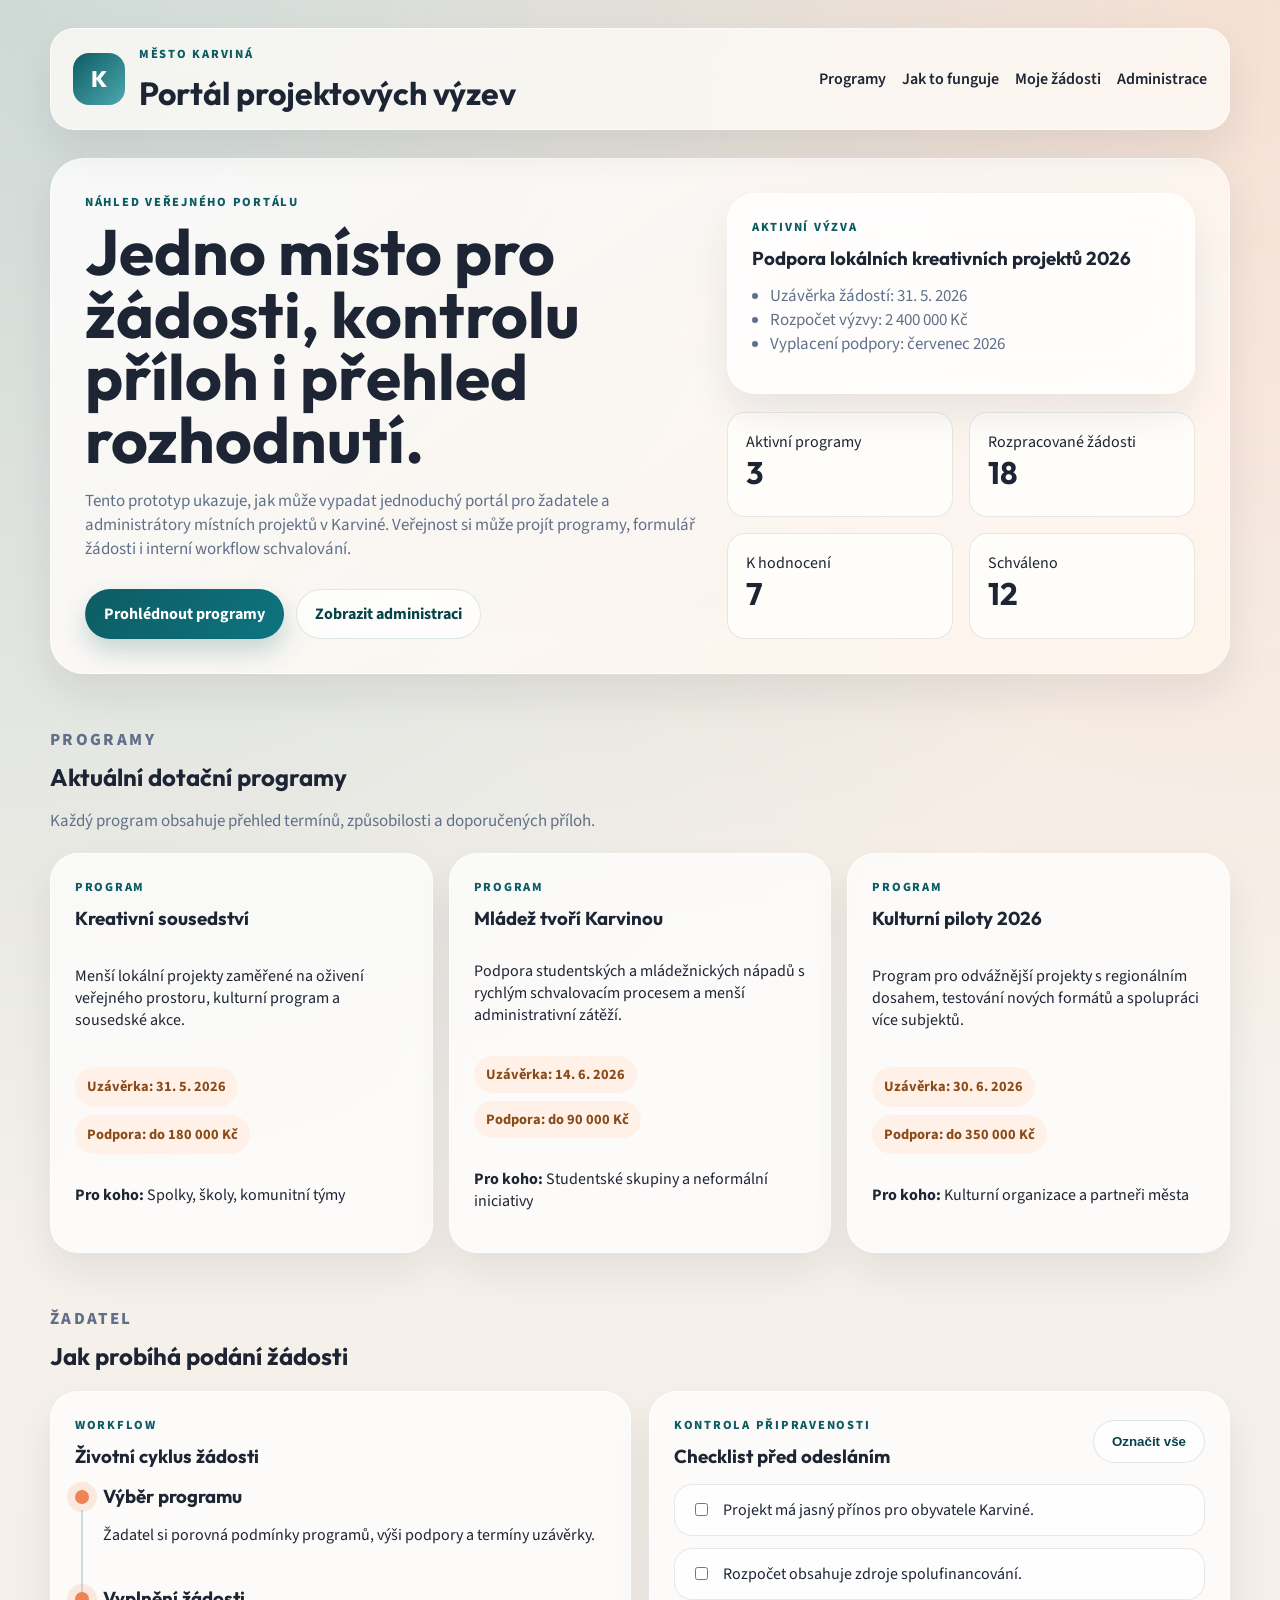
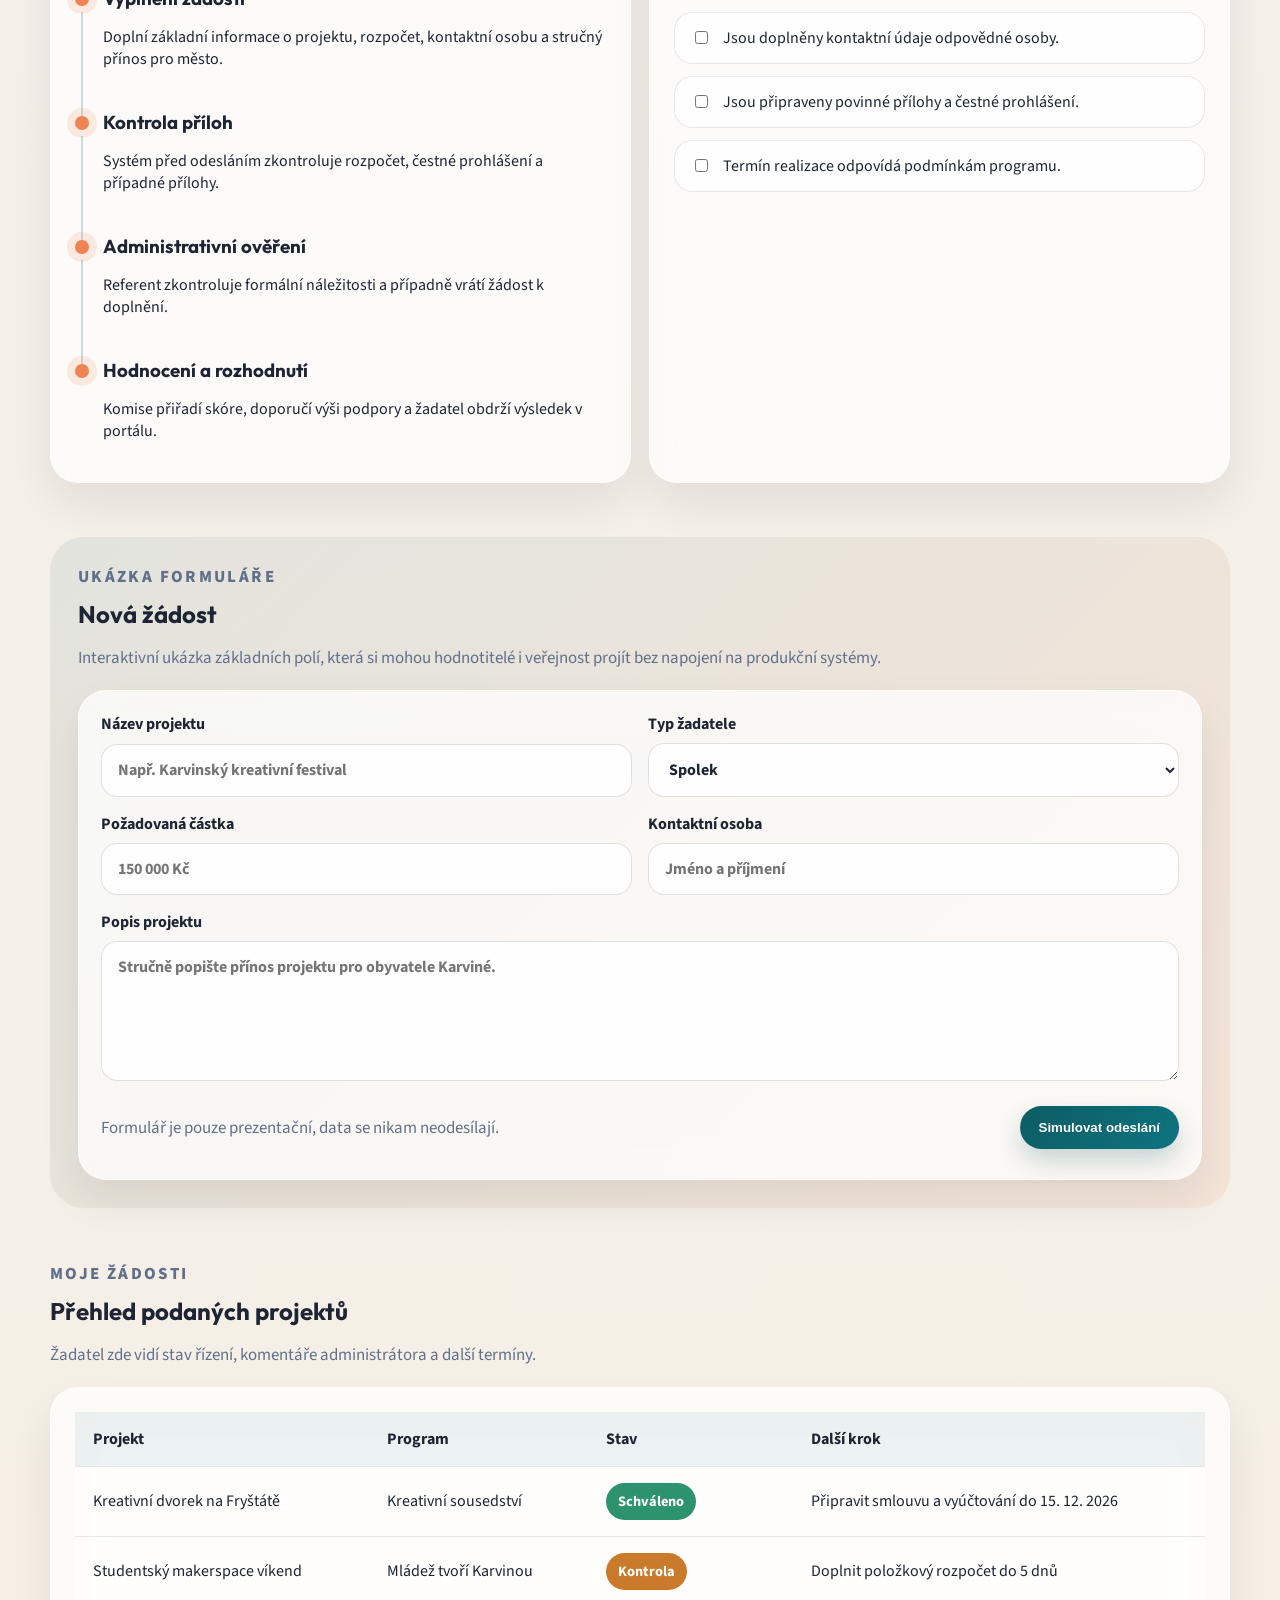
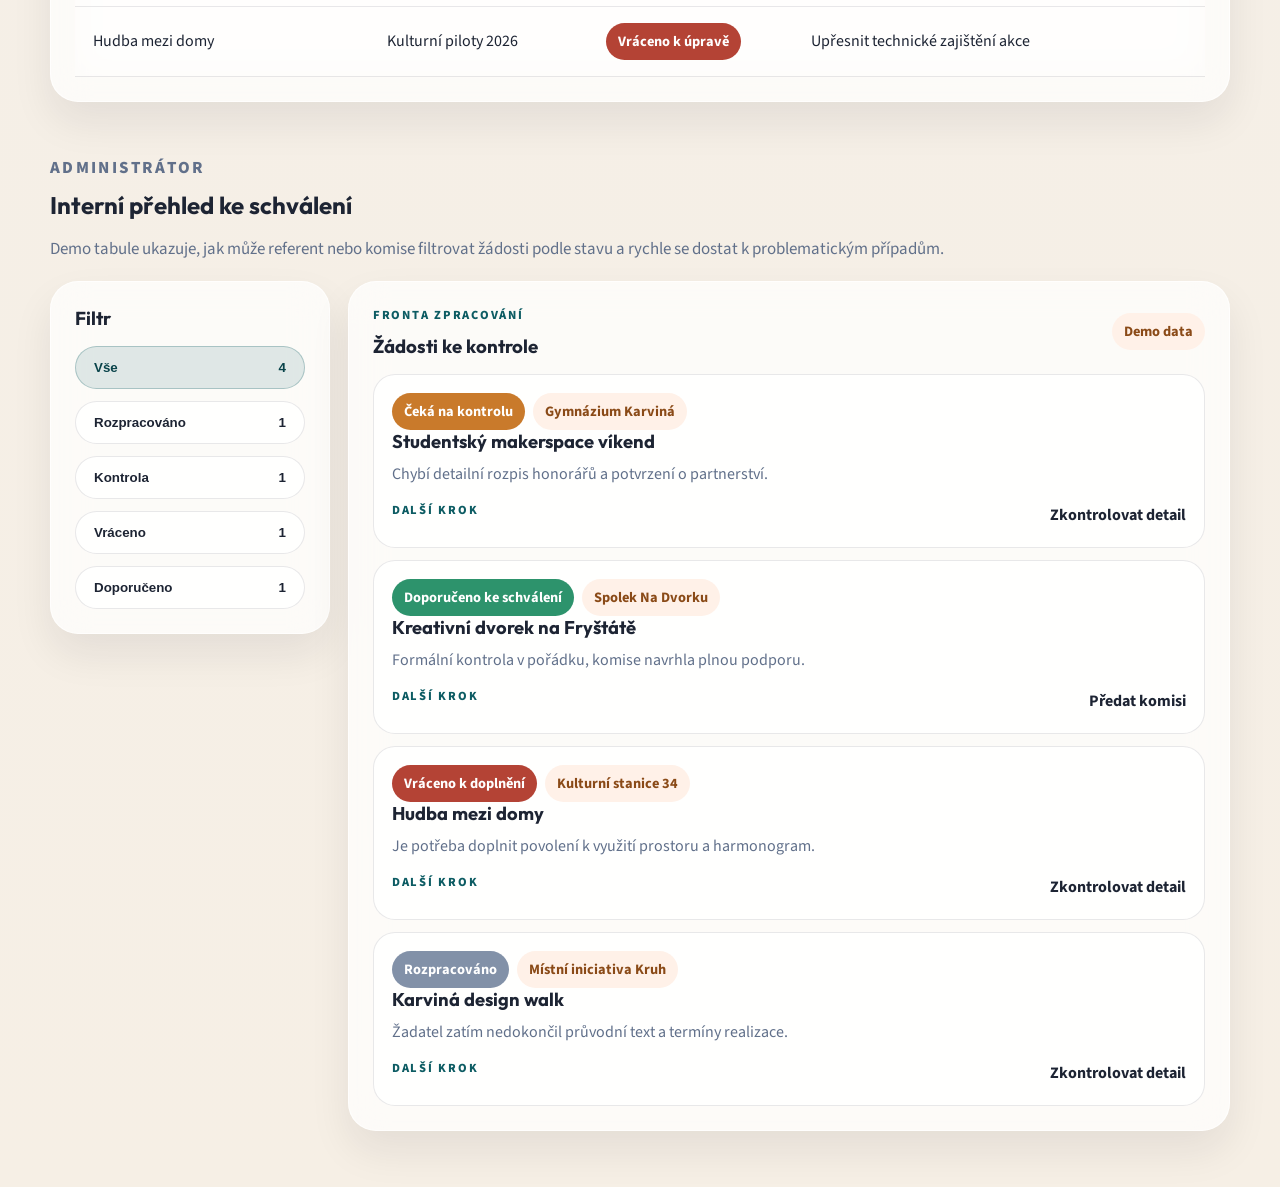
==== index.html @ c288b776 "Initial portal prototype" ====
<!DOCTYPE html>
<html lang="cs">
  <head>
    <meta charset="UTF-8" />
    <meta name="viewport" content="width=device-width, initial-scale=1.0" />
    <title>Karviná projekty | Portál pro žadatele a administrátory</title>
    <meta
      name="description"
      content="Ukázkový portál pro dotační výzvy města Karviná. Přehled programů, žádostí a administračního workflow."
    />
    <link rel="preconnect" href="https://fonts.googleapis.com" />
    <link rel="preconnect" href="https://fonts.gstatic.com" crossorigin />
    <link
      href="https://fonts.googleapis.com/css2?family=Outfit:wght@400;500;600;700;800&family=Source+Sans+3:wght@400;500;600;700&display=swap"
      rel="stylesheet"
    />
    <link rel="stylesheet" href="./styles.css" />
  </head>
  <body>
    <div class="page-shell">
      <header class="site-header">
        <div class="brand">
          <div class="brand-mark">K</div>
          <div>
            <p class="eyebrow">Město Karviná</p>
            <h1>Portál projektových výzev</h1>
          </div>
        </div>
        <nav class="site-nav">
          <a href="#programy">Programy</a>
          <a href="#jak-to-funguje">Jak to funguje</a>
          <a href="#moje-zadosti">Moje žádosti</a>
          <a href="#admin">Administrace</a>
        </nav>
      </header>

      <main>
        <section class="hero">
          <div class="hero-copy">
            <p class="eyebrow">Náhled veřejného portálu</p>
            <h2>Jedno místo pro žádosti, kontrolu příloh i přehled rozhodnutí.</h2>
            <p class="hero-text">
              Tento prototyp ukazuje, jak může vypadat jednoduchý portál pro žadatele
              a administrátory místních projektů v Karviné. Veřejnost si může projít
              programy, formulář žádosti i interní workflow schvalování.
            </p>
            <div class="hero-actions">
              <a class="button button-primary" href="#programy">Prohlédnout programy</a>
              <a class="button button-secondary" href="#admin">Zobrazit administraci</a>
            </div>
          </div>
          <aside class="hero-panel">
            <div class="panel card pulse-card">
              <p class="panel-label">Aktivní výzva</p>
              <h3>Podpora lokálních kreativních projektů 2026</h3>
              <ul class="panel-list">
                <li>Uzávěrka žádostí: 31. 5. 2026</li>
                <li>Rozpočet výzvy: 2 400 000 Kč</li>
                <li>Vyplacení podpory: červenec 2026</li>
              </ul>
            </div>
            <div class="stats-grid" id="hero-stats"></div>
          </aside>
        </section>

        <section class="section" id="programy">
          <div class="section-heading">
            <p class="eyebrow">Programy</p>
            <h2>Aktuální dotační programy</h2>
            <p>
              Každý program obsahuje přehled termínů, způsobilosti a doporučených příloh.
            </p>
          </div>
          <div class="card-grid" id="program-grid"></div>
        </section>

        <section class="section" id="jak-to-funguje">
          <div class="section-heading">
            <p class="eyebrow">Žadatel</p>
            <h2>Jak probíhá podání žádosti</h2>
          </div>
          <div class="split-layout">
            <div class="timeline card" id="timeline"></div>
            <div class="card">
              <div class="card-head">
                <div>
                  <p class="eyebrow">Kontrola připravenosti</p>
                  <h3>Checklist před odesláním</h3>
                </div>
                <button class="button button-ghost" id="checklist-toggle" type="button">
                  Označit vše
                </button>
              </div>
              <div class="checklist" id="checklist"></div>
            </div>
          </div>
        </section>

        <section class="section accent-section">
          <div class="section-heading">
            <p class="eyebrow">Ukázka formuláře</p>
            <h2>Nová žádost</h2>
            <p>
              Interaktivní ukázka základních polí, která si mohou hodnotitelé i veřejnost
              projít bez napojení na produkční systémy.
            </p>
          </div>
          <form class="card form-shell" id="application-form">
            <div class="form-grid">
              <label>
                Název projektu
                <input name="projectName" type="text" placeholder="Např. Karvinský kreativní festival" />
              </label>
              <label>
                Typ žadatele
                <select name="applicantType">
                  <option>Spolek</option>
                  <option>Škola</option>
                  <option>Příspěvková organizace</option>
                  <option>Neformální iniciativa</option>
                </select>
              </label>
              <label>
                Požadovaná částka
                <input name="budget" type="text" placeholder="150 000 Kč" />
              </label>
              <label>
                Kontaktní osoba
                <input name="contactPerson" type="text" placeholder="Jméno a příjmení" />
              </label>
              <label class="full-width">
                Popis projektu
                <textarea
                  name="summary"
                  rows="5"
                  placeholder="Stručně popište přínos projektu pro obyvatele Karviné."
                ></textarea>
              </label>
            </div>
            <div class="form-footer">
              <p id="form-feedback">Formulář je pouze prezentační, data se nikam neodesílají.</p>
              <button class="button button-primary" type="submit">Simulovat odeslání</button>
            </div>
          </form>
        </section>

        <section class="section" id="moje-zadosti">
          <div class="section-heading">
            <p class="eyebrow">Moje žádosti</p>
            <h2>Přehled podaných projektů</h2>
            <p>Žadatel zde vidí stav řízení, komentáře administrátora a další termíny.</p>
          </div>
          <div class="table-card card">
            <table>
              <thead>
                <tr>
                  <th>Projekt</th>
                  <th>Program</th>
                  <th>Stav</th>
                  <th>Další krok</th>
                </tr>
              </thead>
              <tbody id="applications-table"></tbody>
            </table>
          </div>
        </section>

        <section class="section" id="admin">
          <div class="section-heading">
            <p class="eyebrow">Administrátor</p>
            <h2>Interní přehled ke schválení</h2>
            <p>
              Demo tabule ukazuje, jak může referent nebo komise filtrovat žádosti podle
              stavu a rychle se dostat k problematickým případům.
            </p>
          </div>
          <div class="admin-layout">
            <div class="card admin-filters">
              <div class="card-head">
                <h3>Filtr</h3>
              </div>
              <div class="filter-list" id="status-filters"></div>
            </div>
            <div class="card admin-board">
              <div class="card-head">
                <div>
                  <p class="eyebrow">Fronta zpracování</p>
                  <h3>Žádosti ke kontrole</h3>
                </div>
                <span class="pill">Demo data</span>
              </div>
              <div class="board-list" id="admin-board-list"></div>
            </div>
          </div>
        </section>
      </main>
    </div>

    <script src="./app.js"></script>
  </body>
</html>
---- styles.css ----
:root {
  --bg: #f4efe8;
  --bg-deep: #efe2d2;
  --surface: rgba(255, 255, 255, 0.72);
  --surface-strong: #fffdf9;
  --text: #1d2433;
  --muted: #61708a;
  --line: rgba(29, 36, 51, 0.1);
  --brand: #0d5c63;
  --brand-strong: #09434a;
  --accent: #ef8354;
  --accent-soft: #fff1e8;
  --success: #2d936c;
  --warning: #c97a2b;
  --danger: #b44335;
  --shadow: 0 20px 40px rgba(28, 31, 38, 0.08);
  --radius-lg: 28px;
  --radius-md: 18px;
  --radius-sm: 12px;
}

* {
  box-sizing: border-box;
}

html {
  scroll-behavior: smooth;
}

body {
  margin: 0;
  font-family: "Source Sans 3", sans-serif;
  color: var(--text);
  background:
    radial-gradient(circle at top left, rgba(13, 92, 99, 0.18), transparent 28%),
    radial-gradient(circle at top right, rgba(239, 131, 84, 0.18), transparent 24%),
    linear-gradient(180deg, #f8f4ef 0%, var(--bg) 42%, #f6efe5 100%);
}

body::before {
  content: "";
  position: fixed;
  inset: 0;
  pointer-events: none;
  background-image:
    linear-gradient(rgba(255, 255, 255, 0.14) 1px, transparent 1px),
    linear-gradient(90deg, rgba(255, 255, 255, 0.14) 1px, transparent 1px);
  background-size: 44px 44px;
  mask-image: linear-gradient(180deg, rgba(0, 0, 0, 0.25), transparent 90%);
}

.page-shell {
  width: min(1180px, calc(100vw - 32px));
  margin: 0 auto;
  padding: 28px 0 56px;
}

.site-header,
.hero,
.card,
.table-card table,
.form-shell,
.admin-board,
.admin-filters {
  backdrop-filter: blur(18px);
}

.site-header {
  position: sticky;
  top: 16px;
  z-index: 10;
  display: flex;
  justify-content: space-between;
  align-items: center;
  gap: 20px;
  padding: 16px 22px;
  border: 1px solid rgba(255, 255, 255, 0.6);
  border-radius: 24px;
  background: rgba(255, 253, 249, 0.75);
  box-shadow: var(--shadow);
}

.brand {
  display: flex;
  align-items: center;
  gap: 14px;
}

.brand-mark {
  width: 52px;
  height: 52px;
  display: grid;
  place-items: center;
  border-radius: 16px;
  background: linear-gradient(135deg, var(--brand), #4da8af);
  color: white;
  font-family: "Outfit", sans-serif;
  font-size: 1.4rem;
  font-weight: 800;
}

.brand h1,
.section-heading h2,
.hero h2,
.card h3 {
  margin: 0;
  font-family: "Outfit", sans-serif;
}

.site-nav {
  display: flex;
  flex-wrap: wrap;
  gap: 16px;
}

.site-nav a {
  color: var(--text);
  text-decoration: none;
  font-weight: 600;
}

.site-nav a:hover {
  color: var(--brand);
}

.hero {
  display: grid;
  grid-template-columns: 1.25fr 0.95fr;
  gap: 26px;
  margin-top: 28px;
  padding: 34px;
  border: 1px solid rgba(255, 255, 255, 0.65);
  border-radius: 34px;
  background: linear-gradient(145deg, rgba(255, 255, 255, 0.82), rgba(255, 246, 238, 0.8));
  box-shadow: var(--shadow);
}

.hero-copy h2 {
  font-size: clamp(2.4rem, 5vw, 4.4rem);
  line-height: 0.98;
  max-width: 12ch;
}

.hero-text,
.section-heading p,
.panel-list,
#form-feedback {
  color: var(--muted);
  font-size: 1.06rem;
}

.hero-actions {
  display: flex;
  flex-wrap: wrap;
  gap: 12px;
  margin-top: 28px;
}

.button {
  display: inline-flex;
  align-items: center;
  justify-content: center;
  border-radius: 999px;
  padding: 13px 18px;
  border: 1px solid transparent;
  font-weight: 700;
  cursor: pointer;
  text-decoration: none;
  transition: transform 180ms ease, box-shadow 180ms ease, background 180ms ease;
}

.button:hover {
  transform: translateY(-1px);
}

.button-primary {
  color: white;
  background: linear-gradient(135deg, var(--brand), #0d7480);
  box-shadow: 0 12px 24px rgba(13, 92, 99, 0.22);
}

.button-secondary,
.button-ghost {
  color: var(--brand-strong);
  background: rgba(255, 255, 255, 0.72);
  border-color: rgba(13, 92, 99, 0.14);
}

.hero-panel {
  display: grid;
  gap: 18px;
}

.panel,
.card,
.table-card,
.form-shell {
  border: 1px solid rgba(255, 255, 255, 0.72);
  border-radius: var(--radius-lg);
  background: var(--surface);
  box-shadow: var(--shadow);
}

.panel,
.card {
  padding: 24px;
}

.pulse-card {
  position: relative;
  overflow: hidden;
}

.pulse-card::after {
  content: "";
  position: absolute;
  inset: -40%;
  background: linear-gradient(120deg, transparent, rgba(255, 255, 255, 0.32), transparent);
  transform: translateX(-100%);
  animation: sheen 8s linear infinite;
}

@keyframes sheen {
  0% {
    transform: translateX(-100%);
  }
  18%,
  100% {
    transform: translateX(100%);
  }
}

.panel-label,
.eyebrow {
  margin: 0 0 10px;
  text-transform: uppercase;
  letter-spacing: 0.14em;
  font-size: 0.78rem;
  color: var(--brand);
  font-weight: 800;
}

.panel-list {
  margin: 14px 0 0;
  padding-left: 18px;
}

.stats-grid,
.card-grid {
  display: grid;
  gap: 16px;
}

.stats-grid {
  grid-template-columns: repeat(2, minmax(0, 1fr));
}

.stat-card {
  padding: 18px;
  border-radius: var(--radius-md);
  background: var(--surface-strong);
  border: 1px solid var(--line);
}

.stat-card strong {
  display: block;
  font-size: 1.95rem;
  font-family: "Outfit", sans-serif;
}

.section {
  margin-top: 54px;
}

.section-heading {
  margin-bottom: 20px;
}

.card-grid {
  grid-template-columns: repeat(3, minmax(0, 1fr));
}

.program-card {
  display: grid;
  gap: 14px;
}

.program-card .meta-row,
.application-meta {
  display: flex;
  flex-wrap: wrap;
  gap: 8px;
}

.pill,
.meta-pill,
.status-badge {
  display: inline-flex;
  align-items: center;
  gap: 8px;
  padding: 8px 12px;
  border-radius: 999px;
  font-size: 0.9rem;
  font-weight: 700;
}

.pill,
.meta-pill {
  background: var(--accent-soft);
  color: #8a4a17;
}

.status-badge {
  color: white;
}

.status-draft {
  background: #8291a8;
}

.status-check {
  background: var(--warning);
}

.status-approved {
  background: var(--success);
}

.status-revision {
  background: var(--danger);
}

.split-layout,
.admin-layout {
  display: grid;
  gap: 18px;
}

.split-layout {
  grid-template-columns: 1fr 1fr;
}

.timeline-step {
  position: relative;
  padding: 0 0 24px 28px;
}

.timeline-step:last-child {
  padding-bottom: 0;
}

.timeline-step::before {
  content: "";
  position: absolute;
  left: 0;
  top: 6px;
  width: 14px;
  height: 14px;
  border-radius: 50%;
  background: var(--accent);
  box-shadow: 0 0 0 8px rgba(239, 131, 84, 0.16);
}

.timeline-step::after {
  content: "";
  position: absolute;
  left: 6px;
  top: 26px;
  width: 2px;
  height: calc(100% - 18px);
  background: rgba(13, 92, 99, 0.2);
}

.timeline-step:last-child::after {
  display: none;
}

.card-head {
  display: flex;
  justify-content: space-between;
  align-items: center;
  gap: 16px;
  margin-bottom: 16px;
}

.checklist {
  display: grid;
  gap: 12px;
}

.check-item {
  display: flex;
  align-items: flex-start;
  gap: 12px;
  padding: 14px 16px;
  border-radius: var(--radius-md);
  background: rgba(255, 255, 255, 0.72);
  border: 1px solid var(--line);
}

.check-item input {
  margin-top: 4px;
  accent-color: var(--brand);
}

.check-item.done {
  border-color: rgba(45, 147, 108, 0.28);
  background: rgba(45, 147, 108, 0.08);
}

.accent-section {
  padding: 28px;
  border-radius: 34px;
  background: linear-gradient(135deg, rgba(13, 92, 99, 0.08), rgba(239, 131, 84, 0.1));
}

.form-shell {
  padding: 22px;
}

.form-grid {
  display: grid;
  grid-template-columns: repeat(2, minmax(0, 1fr));
  gap: 16px;
}

.form-grid label {
  display: grid;
  gap: 8px;
  font-weight: 700;
}

.form-grid input,
.form-grid select,
.form-grid textarea {
  width: 100%;
  border: 1px solid rgba(29, 36, 51, 0.14);
  border-radius: 16px;
  padding: 14px 16px;
  font: inherit;
  color: var(--text);
  background: rgba(255, 255, 255, 0.86);
}

.form-grid input:focus,
.form-grid select:focus,
.form-grid textarea:focus {
  outline: 2px solid rgba(13, 92, 99, 0.2);
  border-color: var(--brand);
}

.full-width {
  grid-column: 1 / -1;
}

.form-footer {
  display: flex;
  justify-content: space-between;
  align-items: center;
  gap: 16px;
  margin-top: 18px;
}

.table-card {
  overflow: hidden;
}

table {
  width: 100%;
  border-collapse: collapse;
}

th,
td {
  padding: 16px 18px;
  border-bottom: 1px solid var(--line);
  text-align: left;
}

thead {
  background: rgba(13, 92, 99, 0.08);
}

tbody tr:hover {
  background: rgba(255, 255, 255, 0.52);
}

.admin-layout {
  grid-template-columns: 280px 1fr;
  align-items: start;
}

.filter-list,
.board-list {
  display: grid;
  gap: 12px;
}

.filter-button {
  width: 100%;
  justify-content: space-between;
  background: rgba(255, 255, 255, 0.8);
  border: 1px solid var(--line);
  color: var(--text);
}

.filter-button.active {
  background: rgba(13, 92, 99, 0.12);
  border-color: rgba(13, 92, 99, 0.26);
  color: var(--brand-strong);
}

.board-card {
  padding: 18px;
  border-radius: 22px;
  background: rgba(255, 255, 255, 0.84);
  border: 1px solid var(--line);
}

.board-card h4 {
  margin: 0 0 10px;
  font-family: "Outfit", sans-serif;
  font-size: 1.15rem;
}

.board-card p {
  margin: 0;
  color: var(--muted);
}

.board-footer {
  display: flex;
  justify-content: space-between;
  align-items: center;
  gap: 16px;
  margin-top: 16px;
}

@media (max-width: 980px) {
  .hero,
  .split-layout,
  .admin-layout,
  .card-grid {
    grid-template-columns: 1fr;
  }

  .form-grid {
    grid-template-columns: 1fr;
  }

  .site-header,
  .form-footer {
    flex-direction: column;
    align-items: flex-start;
  }
}

@media (max-width: 640px) {
  .page-shell {
    width: min(100vw - 20px, 1180px);
    padding-top: 16px;
  }

  .hero,
  .accent-section,
  .panel,
  .card,
  .form-shell {
    padding: 20px;
  }

  .hero-copy h2 {
    max-width: none;
  }

  .stats-grid {
    grid-template-columns: 1fr;
  }

  th,
  td {
    padding: 12px;
  }
}
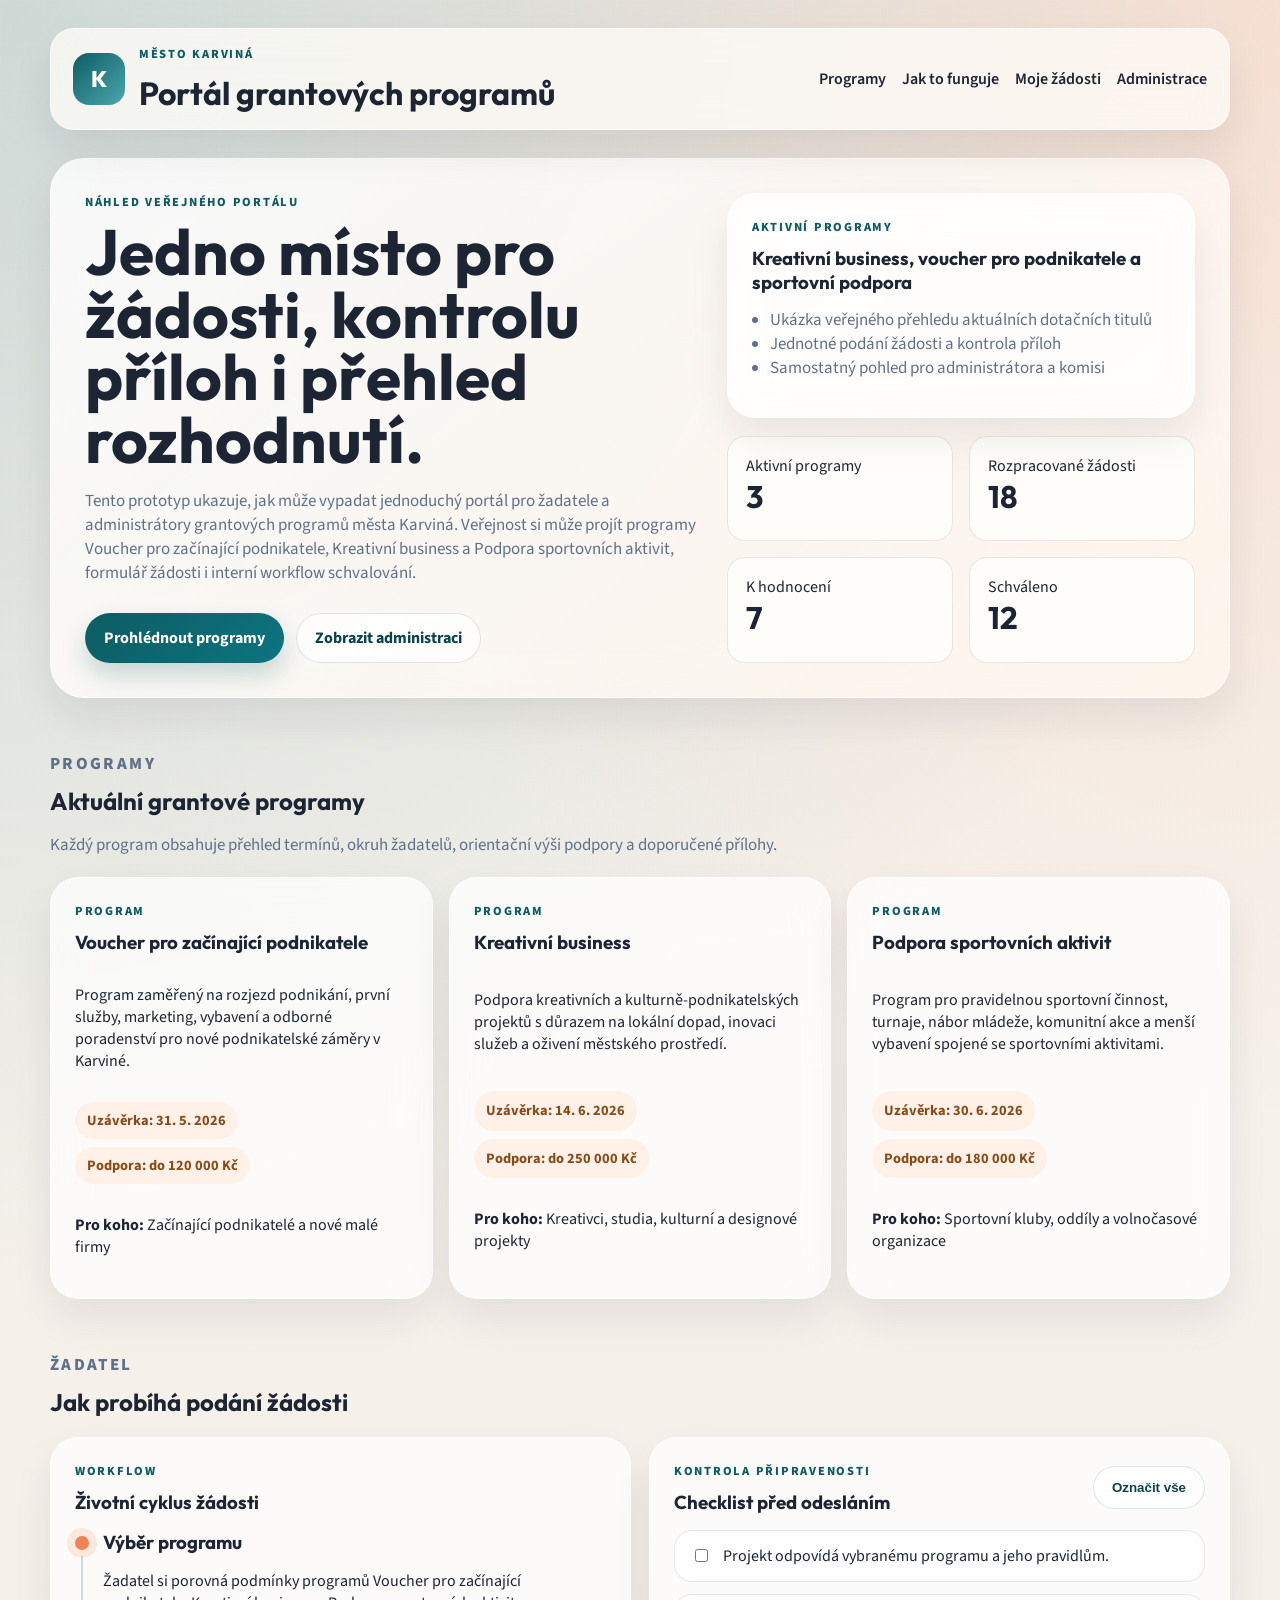
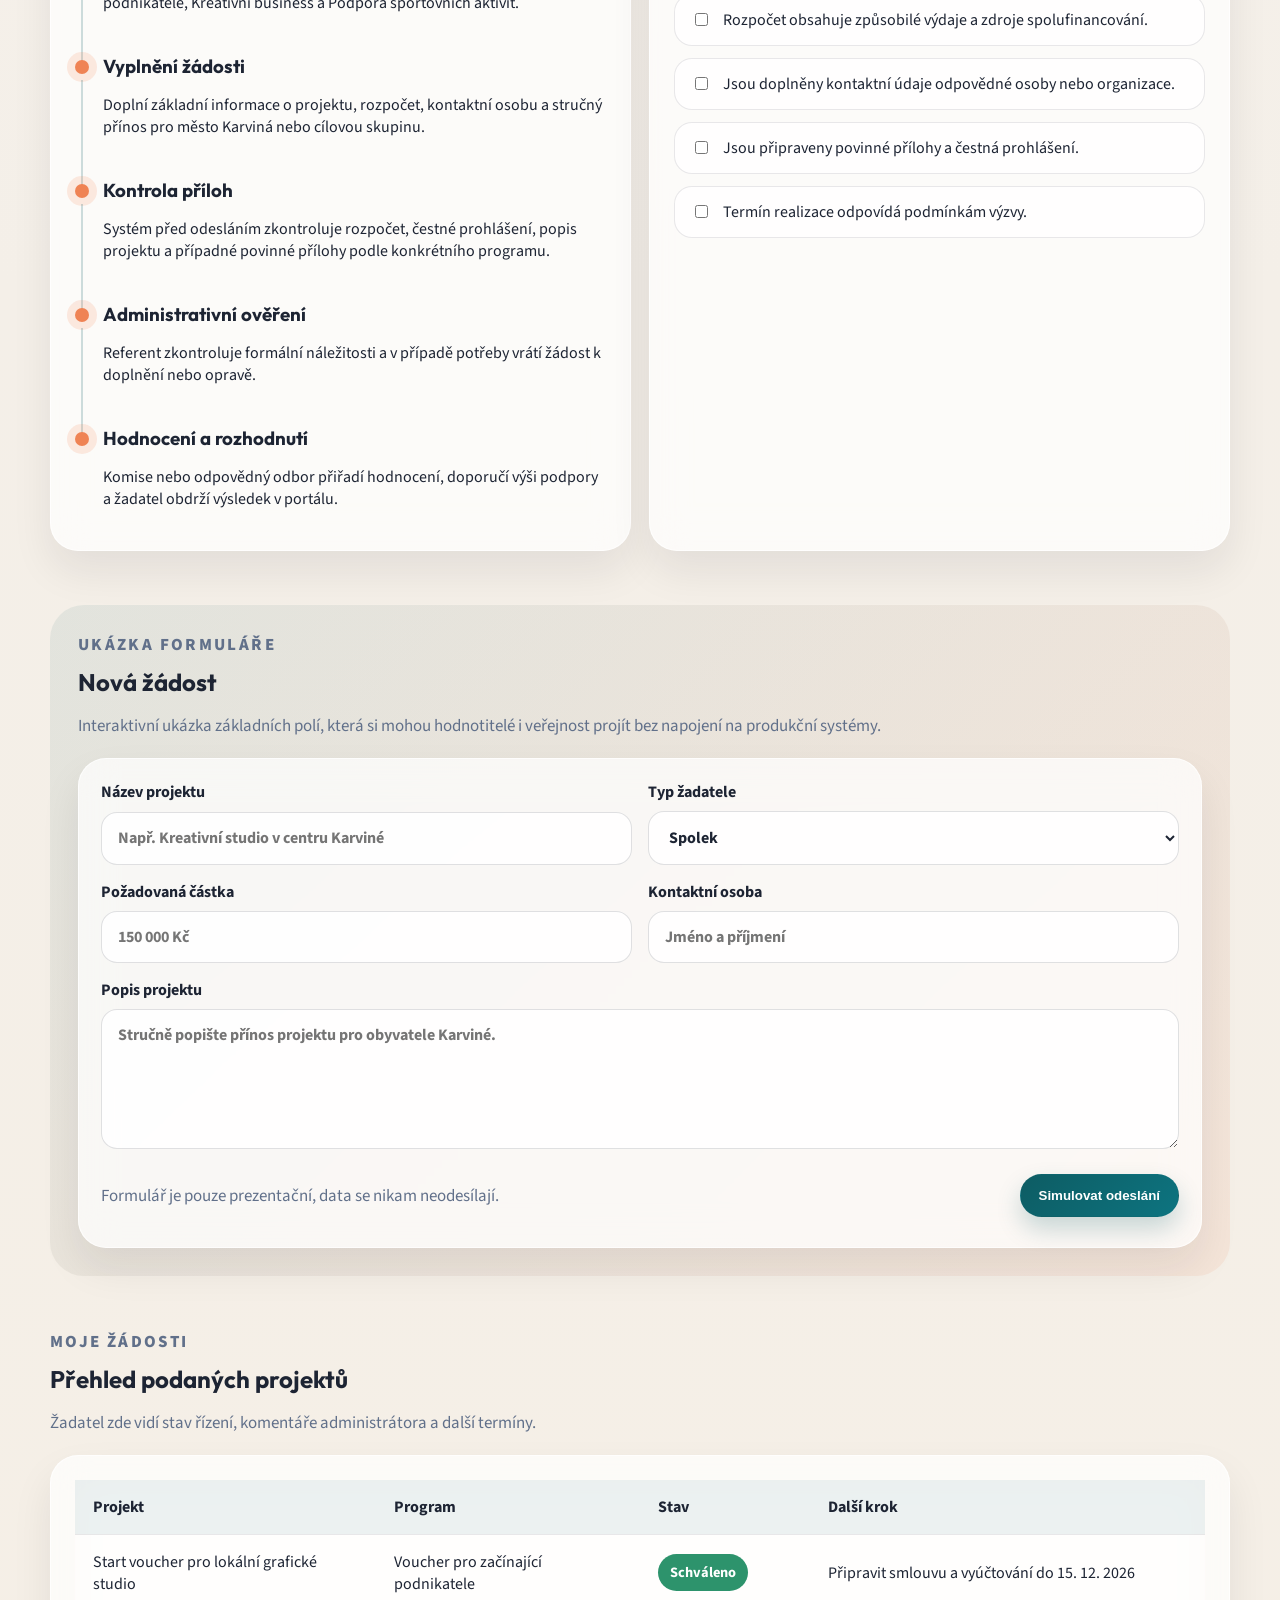
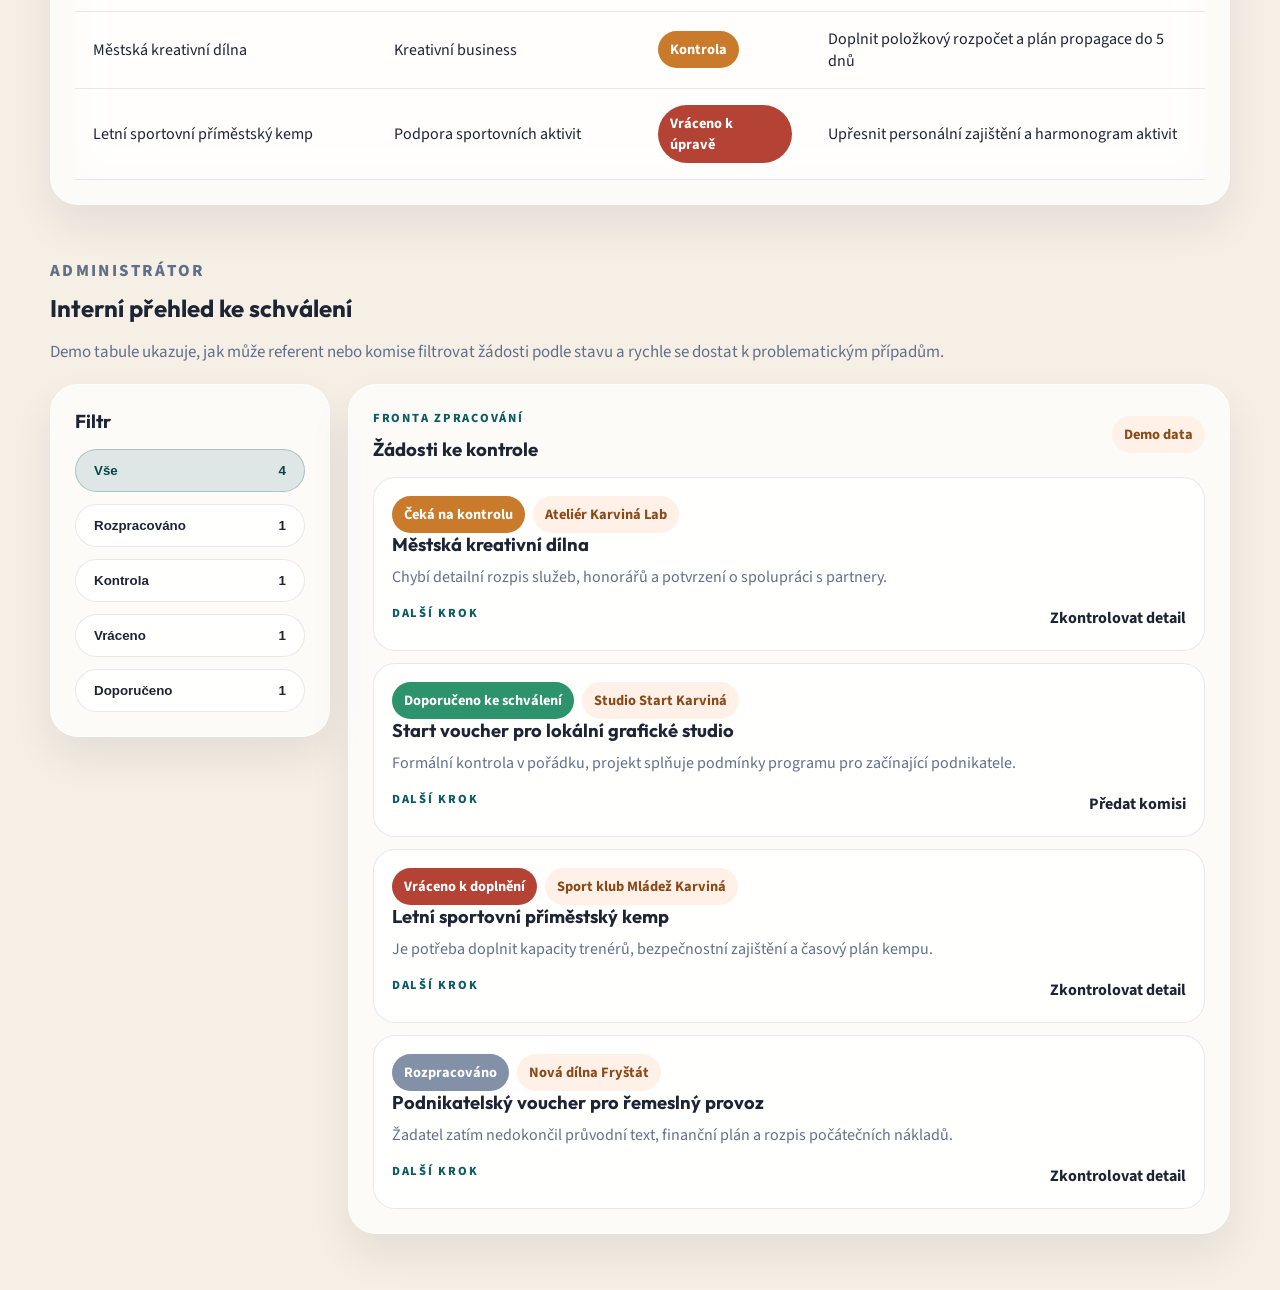
==== commit 4a5d4c57: "Update portal content to real grant programs" ====
--- a/index.html
+++ b/index.html
@@ -3,10 +3,10 @@
   <head>
     <meta charset="UTF-8" />
     <meta name="viewport" content="width=device-width, initial-scale=1.0" />
-    <title>Karviná projekty | Portál pro žadatele a administrátory</title>
+    <title>Karviná projekty | Portál grantových programů</title>
     <meta
       name="description"
-      content="Ukázkový portál pro dotační výzvy města Karviná. Přehled programů, žádostí a administračního workflow."
+      content="Ukázkový portál grantových programů města Karviná. Přehled programů Voucher pro začínající podnikatele, Kreativní business a Podpora sportovních aktivit."
     />
     <link rel="preconnect" href="https://fonts.googleapis.com" />
     <link rel="preconnect" href="https://fonts.gstatic.com" crossorigin />
@@ -23,7 +23,7 @@
           <div class="brand-mark">K</div>
           <div>
             <p class="eyebrow">Město Karviná</p>
-            <h1>Portál projektových výzev</h1>
+            <h1>Portál grantových programů</h1>
           </div>
         </div>
         <nav class="site-nav">
@@ -41,8 +41,9 @@
             <h2>Jedno místo pro žádosti, kontrolu příloh i přehled rozhodnutí.</h2>
             <p class="hero-text">
               Tento prototyp ukazuje, jak může vypadat jednoduchý portál pro žadatele
-              a administrátory místních projektů v Karviné. Veřejnost si může projít
-              programy, formulář žádosti i interní workflow schvalování.
+              a administrátory grantových programů města Karviná. Veřejnost si může projít
+              programy Voucher pro začínající podnikatele, Kreativní business a Podpora sportovních aktivit,
+              formulář žádosti i interní workflow schvalování.
             </p>
             <div class="hero-actions">
               <a class="button button-primary" href="#programy">Prohlédnout programy</a>
@@ -51,12 +52,12 @@
           </div>
           <aside class="hero-panel">
             <div class="panel card pulse-card">
-              <p class="panel-label">Aktivní výzva</p>
-              <h3>Podpora lokálních kreativních projektů 2026</h3>
+              <p class="panel-label">Aktivní programy</p>
+              <h3>Kreativní business, voucher pro podnikatele a sportovní podpora</h3>
               <ul class="panel-list">
-                <li>Uzávěrka žádostí: 31. 5. 2026</li>
-                <li>Rozpočet výzvy: 2 400 000 Kč</li>
-                <li>Vyplacení podpory: červenec 2026</li>
+                <li>Ukázka veřejného přehledu aktuálních dotačních titulů</li>
+                <li>Jednotné podání žádosti a kontrola příloh</li>
+                <li>Samostatný pohled pro administrátora a komisi</li>
               </ul>
             </div>
             <div class="stats-grid" id="hero-stats"></div>
@@ -66,9 +67,9 @@
         <section class="section" id="programy">
           <div class="section-heading">
             <p class="eyebrow">Programy</p>
-            <h2>Aktuální dotační programy</h2>
+            <h2>Aktuální grantové programy</h2>
             <p>
-              Každý program obsahuje přehled termínů, způsobilosti a doporučených příloh.
+              Každý program obsahuje přehled termínů, okruh žadatelů, orientační výši podpory a doporučené přílohy.
             </p>
           </div>
           <div class="card-grid" id="program-grid"></div>
@@ -109,7 +110,7 @@
             <div class="form-grid">
               <label>
                 Název projektu
-                <input name="projectName" type="text" placeholder="Např. Karvinský kreativní festival" />
+                <input name="projectName" type="text" placeholder="Např. Kreativní studio v centru Karviné" />
               </label>
               <label>
                 Typ žadatele
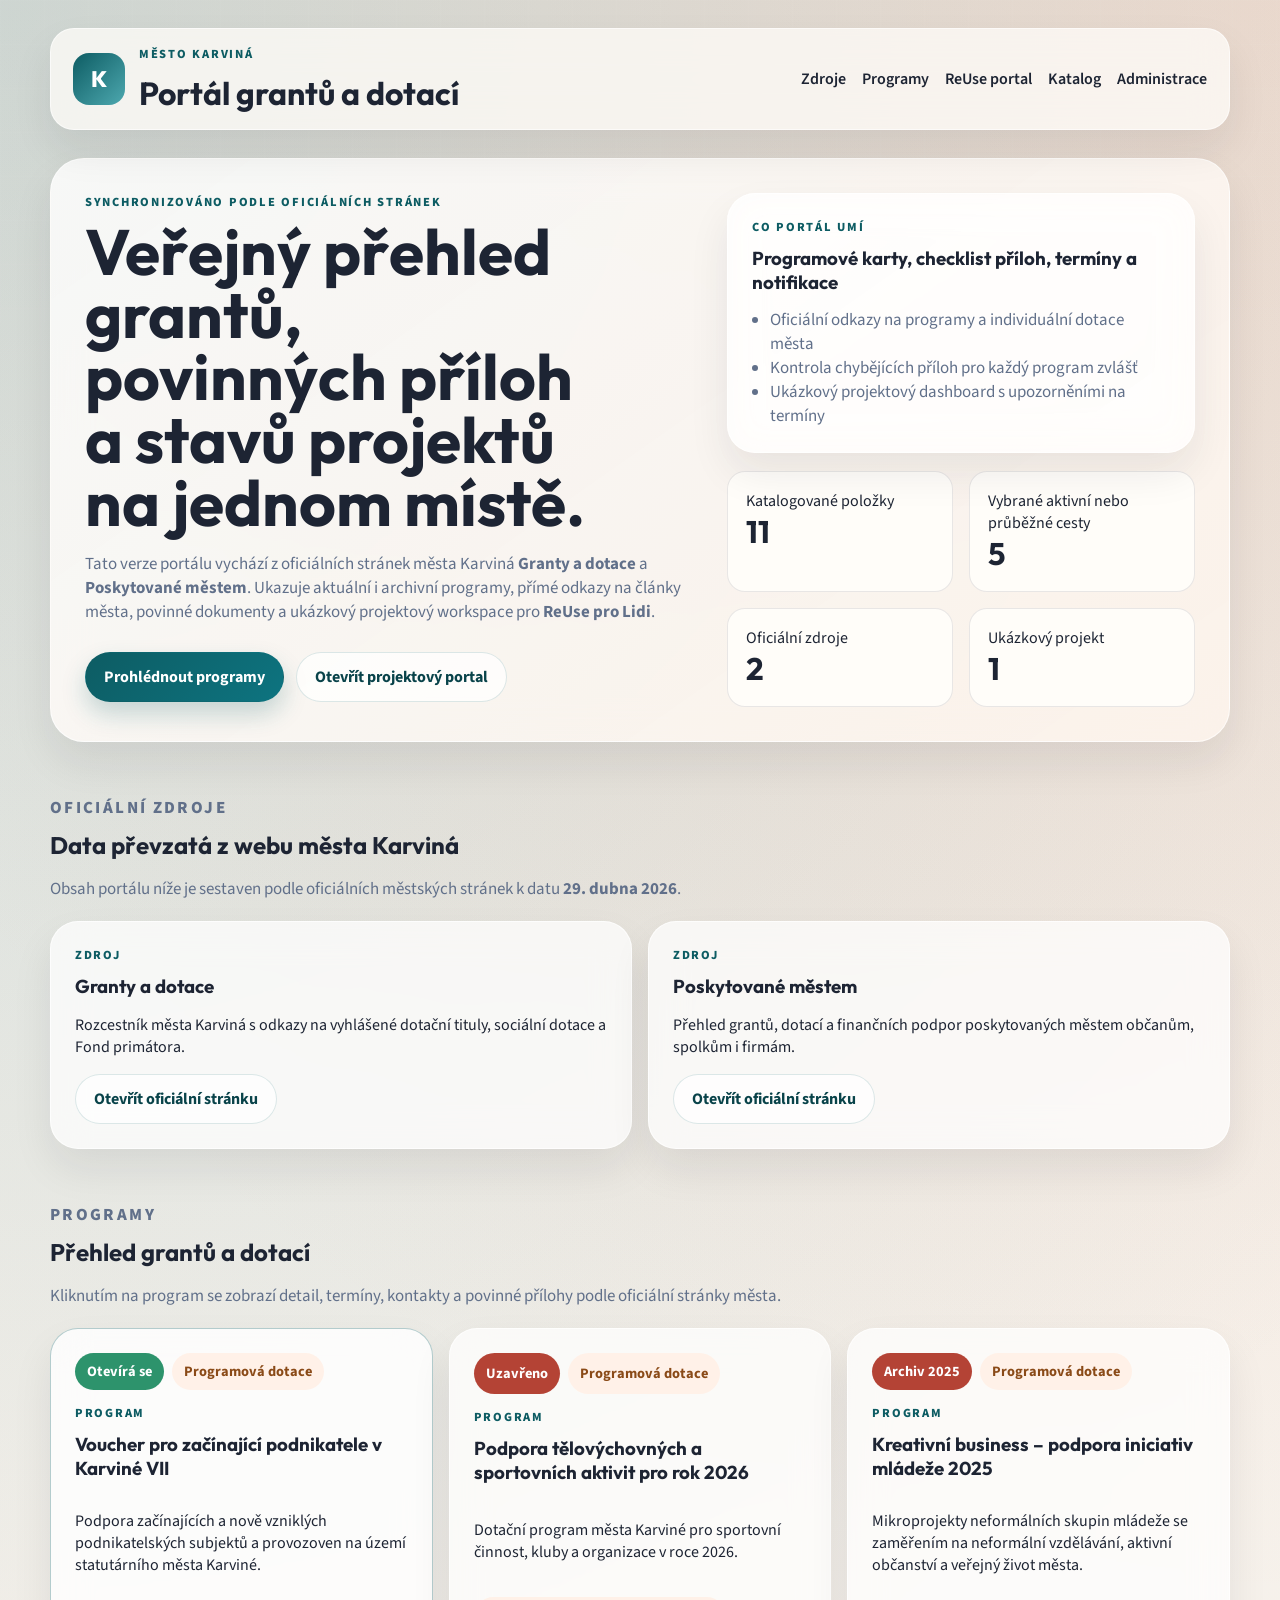
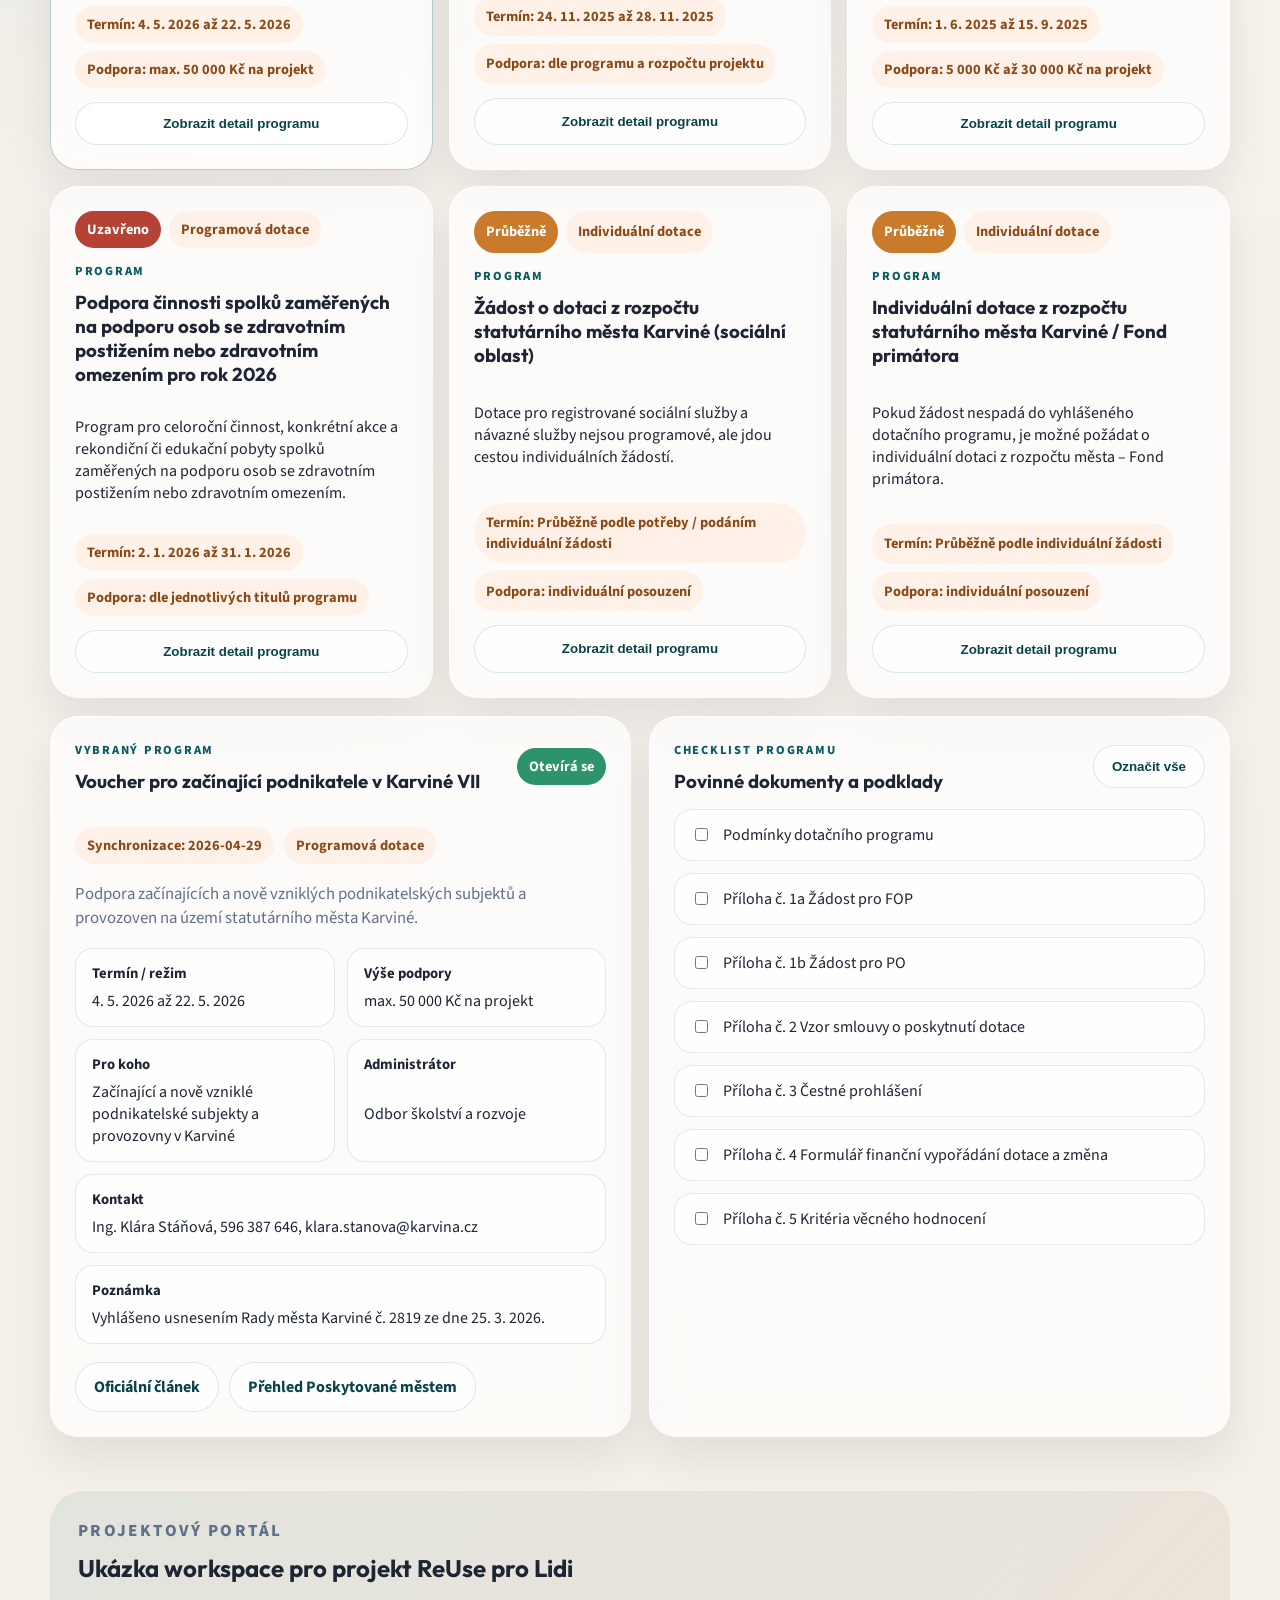
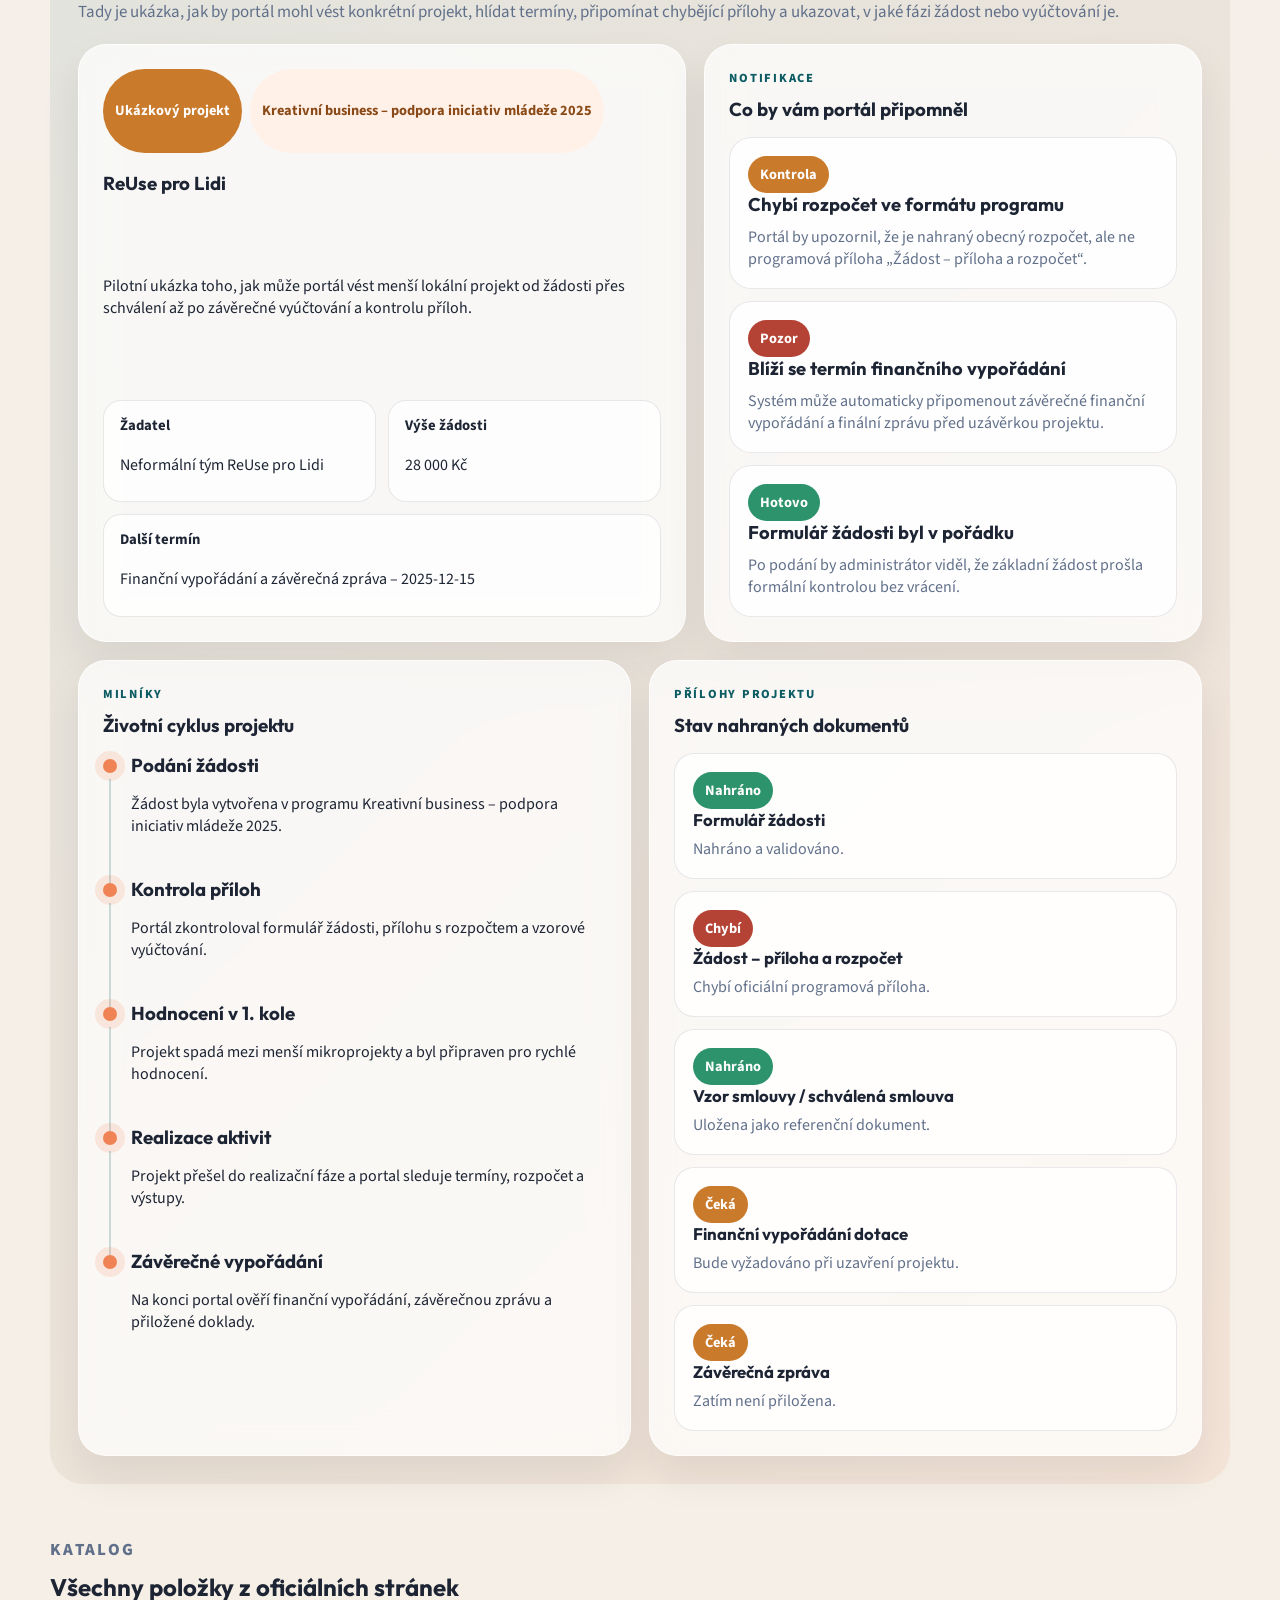
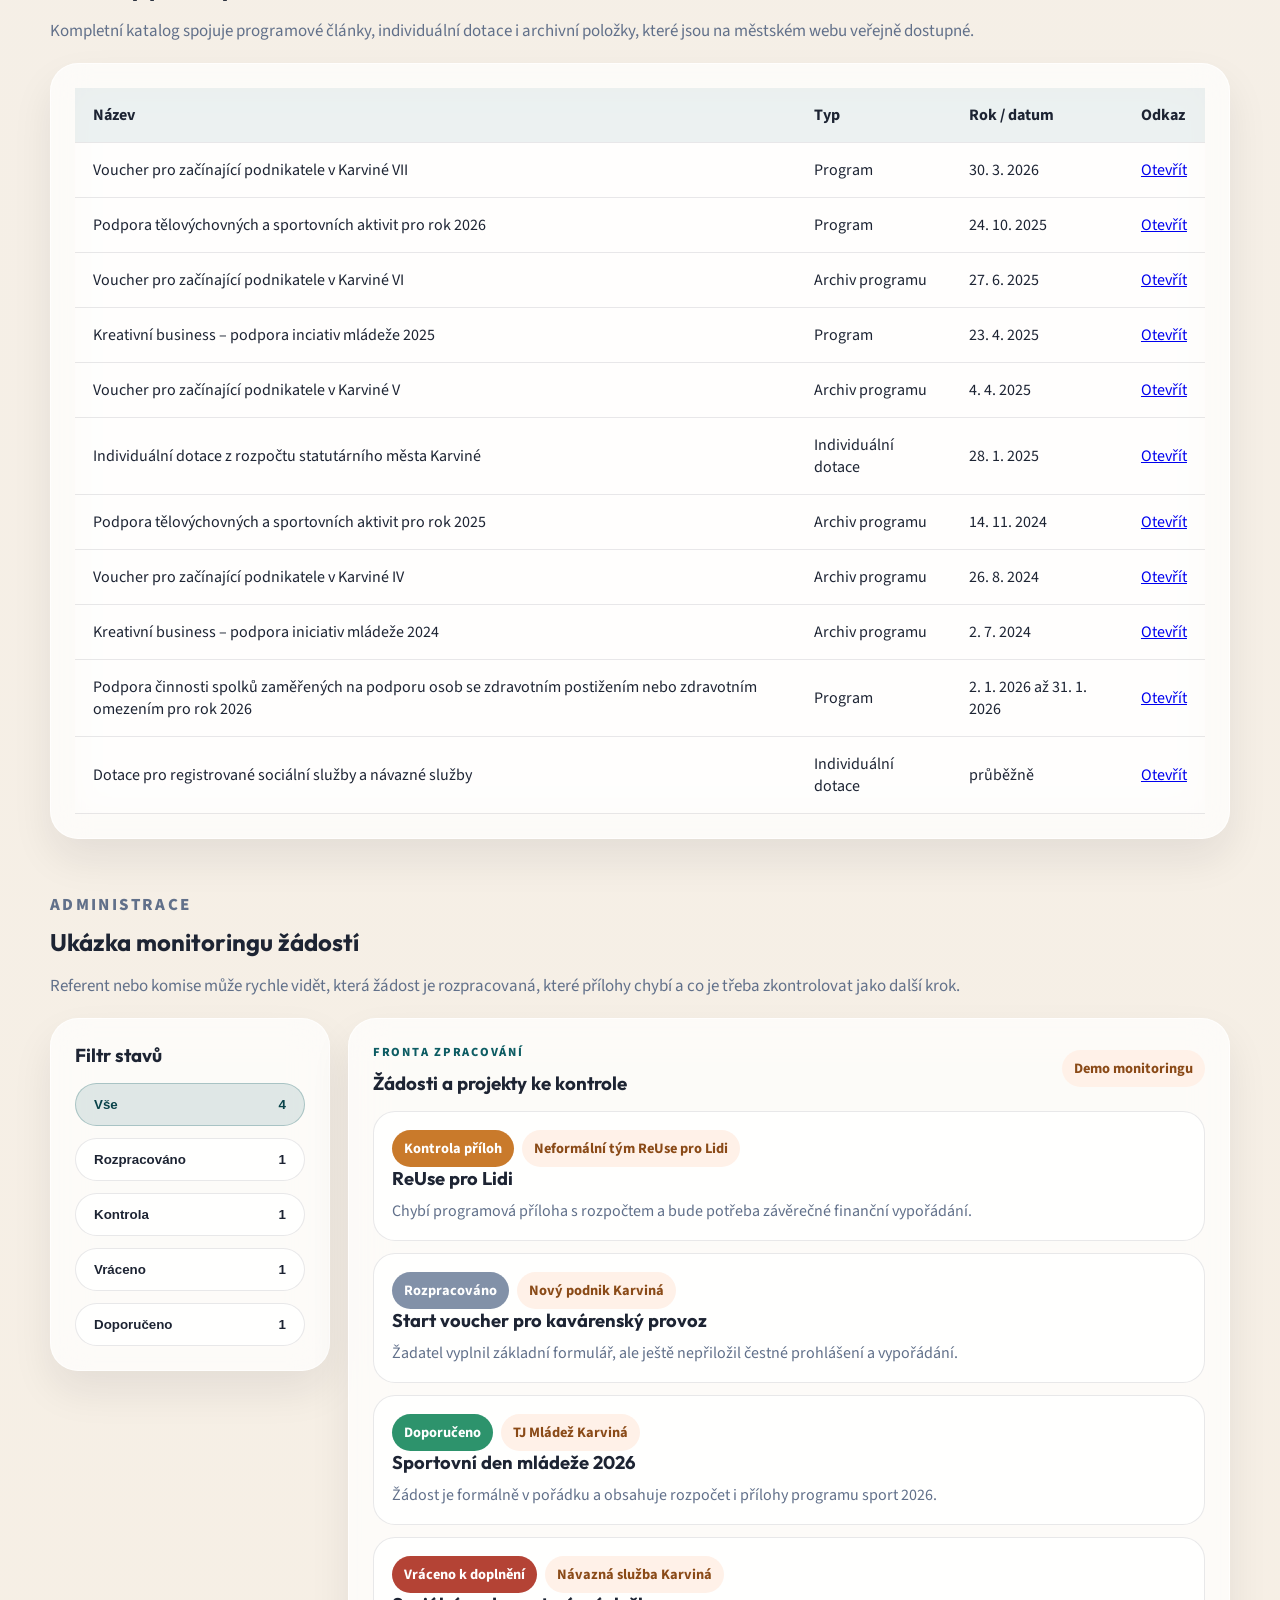
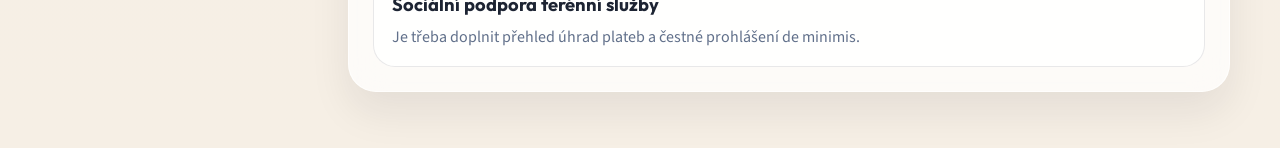
==== commit 64815254: "Rebuild portal around official Karvina grant sources" ====
--- a/index.html
+++ b/index.html
@@ -3,10 +3,10 @@
   <head>
     <meta charset="UTF-8" />
     <meta name="viewport" content="width=device-width, initial-scale=1.0" />
-    <title>Karviná projekty | Portál grantových programů</title>
+    <title>Karviná granty a dotace | Portál programů a projektů</title>
     <meta
       name="description"
-      content="Ukázkový portál grantových programů města Karviná. Přehled programů Voucher pro začínající podnikatele, Kreativní business a Podpora sportovních aktivit."
+      content="Ukázkový portál grantů a dotací města Karviná se synchronizovaným přehledem programů, dokumentů a projektovým dashboardem."
     />
     <link rel="preconnect" href="https://fonts.googleapis.com" />
     <link rel="preconnect" href="https://fonts.gstatic.com" crossorigin />
@@ -23,162 +23,180 @@
           <div class="brand-mark">K</div>
           <div>
             <p class="eyebrow">Město Karviná</p>
-            <h1>Portál grantových programů</h1>
+            <h1>Portál grantů a dotací</h1>
           </div>
         </div>
         <nav class="site-nav">
+          <a href="#zdroje">Zdroje</a>
           <a href="#programy">Programy</a>
-          <a href="#jak-to-funguje">Jak to funguje</a>
-          <a href="#moje-zadosti">Moje žádosti</a>
-          <a href="#admin">Administrace</a>
+          <a href="#portal-projektu">ReUse portal</a>
+          <a href="#katalog">Katalog</a>
+          <a href="#administrace">Administrace</a>
         </nav>
       </header>
 
       <main>
         <section class="hero">
           <div class="hero-copy">
-            <p class="eyebrow">Náhled veřejného portálu</p>
-            <h2>Jedno místo pro žádosti, kontrolu příloh i přehled rozhodnutí.</h2>
+            <p class="eyebrow">Synchronizováno podle oficiálních stránek</p>
+            <h2>Veřejný přehled grantů, povinných příloh a stavů projektů na jednom místě.</h2>
             <p class="hero-text">
-              Tento prototyp ukazuje, jak může vypadat jednoduchý portál pro žadatele
-              a administrátory grantových programů města Karviná. Veřejnost si může projít
-              programy Voucher pro začínající podnikatele, Kreativní business a Podpora sportovních aktivit,
-              formulář žádosti i interní workflow schvalování.
+              Tato verze portálu vychází z oficiálních stránek města Karviná
+              <strong>Granty a dotace</strong> a <strong>Poskytované městem</strong>. Ukazuje
+              aktuální i archivní programy, přímé odkazy na články města, povinné
+              dokumenty a ukázkový projektový workspace pro <strong>ReUse pro Lidi</strong>.
             </p>
             <div class="hero-actions">
               <a class="button button-primary" href="#programy">Prohlédnout programy</a>
-              <a class="button button-secondary" href="#admin">Zobrazit administraci</a>
+              <a class="button button-secondary" href="#portal-projektu">Otevřít projektový portal</a>
             </div>
           </div>
           <aside class="hero-panel">
             <div class="panel card pulse-card">
-              <p class="panel-label">Aktivní programy</p>
-              <h3>Kreativní business, voucher pro podnikatele a sportovní podpora</h3>
+              <p class="panel-label">Co portál umí</p>
+              <h3>Programové karty, checklist příloh, termíny a notifikace</h3>
               <ul class="panel-list">
-                <li>Ukázka veřejného přehledu aktuálních dotačních titulů</li>
-                <li>Jednotné podání žádosti a kontrola příloh</li>
-                <li>Samostatný pohled pro administrátora a komisi</li>
+                <li>Oficiální odkazy na programy a individuální dotace města</li>
+                <li>Kontrola chybějících příloh pro každý program zvlášť</li>
+                <li>Ukázkový projektový dashboard s upozorněními na termíny</li>
               </ul>
             </div>
             <div class="stats-grid" id="hero-stats"></div>
           </aside>
         </section>
 
+        <section class="section" id="zdroje">
+          <div class="section-heading">
+            <p class="eyebrow">Oficiální zdroje</p>
+            <h2>Data převzatá z webu města Karviná</h2>
+            <p>
+              Obsah portálu níže je sestaven podle oficiálních městských stránek k
+              datu <strong>29. dubna 2026</strong>.
+            </p>
+          </div>
+          <div class="source-grid" id="source-grid"></div>
+        </section>
+
         <section class="section" id="programy">
           <div class="section-heading">
             <p class="eyebrow">Programy</p>
-            <h2>Aktuální grantové programy</h2>
-            <p>
-              Každý program obsahuje přehled termínů, okruh žadatelů, orientační výši podpory a doporučené přílohy.
+            <h2>Přehled grantů a dotací</h2>
+            <p>
+              Kliknutím na program se zobrazí detail, termíny, kontakty a povinné
+              přílohy podle oficiální stránky města.
             </p>
           </div>
           <div class="card-grid" id="program-grid"></div>
-        </section>
-
-        <section class="section" id="jak-to-funguje">
-          <div class="section-heading">
-            <p class="eyebrow">Žadatel</p>
-            <h2>Jak probíhá podání žádosti</h2>
-          </div>
-          <div class="split-layout">
-            <div class="timeline card" id="timeline"></div>
-            <div class="card">
-              <div class="card-head">
-                <div>
-                  <p class="eyebrow">Kontrola připravenosti</p>
-                  <h3>Checklist před odesláním</h3>
-                </div>
-                <button class="button button-ghost" id="checklist-toggle" type="button">
+          <div class="split-layout detail-layout">
+            <article class="card detail-card">
+              <div class="card-head">
+                <div>
+                  <p class="eyebrow">Vybraný program</p>
+                  <h3 id="detail-title">Vyberte program</h3>
+                </div>
+                <span class="status-badge" id="detail-status">-</span>
+              </div>
+              <div class="detail-meta" id="detail-meta"></div>
+              <p class="detail-summary" id="detail-summary"></p>
+              <div class="detail-grid" id="detail-grid"></div>
+              <div class="detail-links" id="detail-links"></div>
+            </article>
+
+            <article class="card">
+              <div class="card-head">
+                <div>
+                  <p class="eyebrow">Checklist programu</p>
+                  <h3>Povinné dokumenty a podklady</h3>
+                </div>
+                <button class="button button-ghost" id="docs-toggle" type="button">
                   Označit vše
                 </button>
               </div>
-              <div class="checklist" id="checklist"></div>
-            </div>
-          </div>
-        </section>
-
-        <section class="section accent-section">
-          <div class="section-heading">
-            <p class="eyebrow">Ukázka formuláře</p>
-            <h2>Nová žádost</h2>
-            <p>
-              Interaktivní ukázka základních polí, která si mohou hodnotitelé i veřejnost
-              projít bez napojení na produkční systémy.
-            </p>
-          </div>
-          <form class="card form-shell" id="application-form">
-            <div class="form-grid">
-              <label>
-                Název projektu
-                <input name="projectName" type="text" placeholder="Např. Kreativní studio v centru Karviné" />
-              </label>
-              <label>
-                Typ žadatele
-                <select name="applicantType">
-                  <option>Spolek</option>
-                  <option>Škola</option>
-                  <option>Příspěvková organizace</option>
-                  <option>Neformální iniciativa</option>
-                </select>
-              </label>
-              <label>
-                Požadovaná částka
-                <input name="budget" type="text" placeholder="150 000 Kč" />
-              </label>
-              <label>
-                Kontaktní osoba
-                <input name="contactPerson" type="text" placeholder="Jméno a příjmení" />
-              </label>
-              <label class="full-width">
-                Popis projektu
-                <textarea
-                  name="summary"
-                  rows="5"
-                  placeholder="Stručně popište přínos projektu pro obyvatele Karviné."
-                ></textarea>
-              </label>
-            </div>
-            <div class="form-footer">
-              <p id="form-feedback">Formulář je pouze prezentační, data se nikam neodesílají.</p>
-              <button class="button button-primary" type="submit">Simulovat odeslání</button>
-            </div>
-          </form>
-        </section>
-
-        <section class="section" id="moje-zadosti">
-          <div class="section-heading">
-            <p class="eyebrow">Moje žádosti</p>
-            <h2>Přehled podaných projektů</h2>
-            <p>Žadatel zde vidí stav řízení, komentáře administrátora a další termíny.</p>
+              <div class="checklist" id="docs-checklist"></div>
+            </article>
+          </div>
+        </section>
+
+        <section class="section accent-section" id="portal-projektu">
+          <div class="section-heading">
+            <p class="eyebrow">Projektový portál</p>
+            <h2>Ukázka workspace pro projekt ReUse pro Lidi</h2>
+            <p>
+              Tady je ukázka, jak by portál mohl vést konkrétní projekt, hlídat termíny,
+              připomínat chybějící přílohy a ukazovat, v jaké fázi žádost nebo vyúčtování je.
+            </p>
+          </div>
+          <div class="project-layout">
+            <article class="card project-summary" id="project-summary"></article>
+            <article class="card">
+              <div class="card-head">
+                <div>
+                  <p class="eyebrow">Notifikace</p>
+                  <h3>Co by vám portál připomněl</h3>
+                </div>
+              </div>
+              <div class="board-list" id="project-alerts"></div>
+            </article>
+          </div>
+          <div class="split-layout project-detail-layout">
+            <article class="card">
+              <div class="card-head">
+                <div>
+                  <p class="eyebrow">Milníky</p>
+                  <h3>Životní cyklus projektu</h3>
+                </div>
+              </div>
+              <div class="timeline" id="project-timeline"></div>
+            </article>
+            <article class="card">
+              <div class="card-head">
+                <div>
+                  <p class="eyebrow">Přílohy projektu</p>
+                  <h3>Stav nahraných dokumentů</h3>
+                </div>
+              </div>
+              <div class="attachments-list" id="project-attachments"></div>
+            </article>
+          </div>
+        </section>
+
+        <section class="section" id="katalog">
+          <div class="section-heading">
+            <p class="eyebrow">Katalog</p>
+            <h2>Všechny položky z oficiálních stránek</h2>
+            <p>
+              Kompletní katalog spojuje programové články, individuální dotace i archivní
+              položky, které jsou na městském webu veřejně dostupné.
+            </p>
           </div>
           <div class="table-card card">
             <table>
               <thead>
                 <tr>
-                  <th>Projekt</th>
-                  <th>Program</th>
-                  <th>Stav</th>
-                  <th>Další krok</th>
+                  <th>Název</th>
+                  <th>Typ</th>
+                  <th>Rok / datum</th>
+                  <th>Odkaz</th>
                 </tr>
               </thead>
-              <tbody id="applications-table"></tbody>
+              <tbody id="catalog-table"></tbody>
             </table>
           </div>
         </section>
 
-        <section class="section" id="admin">
-          <div class="section-heading">
-            <p class="eyebrow">Administrátor</p>
-            <h2>Interní přehled ke schválení</h2>
-            <p>
-              Demo tabule ukazuje, jak může referent nebo komise filtrovat žádosti podle
-              stavu a rychle se dostat k problematickým případům.
+        <section class="section" id="administrace">
+          <div class="section-heading">
+            <p class="eyebrow">Administrace</p>
+            <h2>Ukázka monitoringu žádostí</h2>
+            <p>
+              Referent nebo komise může rychle vidět, která žádost je rozpracovaná,
+              které přílohy chybí a co je třeba zkontrolovat jako další krok.
             </p>
           </div>
           <div class="admin-layout">
             <div class="card admin-filters">
               <div class="card-head">
-                <h3>Filtr</h3>
+                <h3>Filtr stavů</h3>
               </div>
               <div class="filter-list" id="status-filters"></div>
             </div>
@@ -186,9 +204,9 @@
               <div class="card-head">
                 <div>
                   <p class="eyebrow">Fronta zpracování</p>
-                  <h3>Žádosti ke kontrole</h3>
-                </div>
-                <span class="pill">Demo data</span>
+                  <h3>Žádosti a projekty ke kontrole</h3>
+                </div>
+                <span class="pill">Demo monitoringu</span>
               </div>
               <div class="board-list" id="admin-board-list"></div>
             </div>
--- a/styles.css
+++ b/styles.css
@@ -280,9 +280,20 @@
   grid-template-columns: repeat(3, minmax(0, 1fr));
 }
 
+.source-grid {
+  display: grid;
+  grid-template-columns: repeat(2, minmax(0, 1fr));
+  gap: 16px;
+}
+
 .program-card {
   display: grid;
   gap: 14px;
+}
+
+.program-card-active {
+  border-color: rgba(13, 92, 99, 0.3);
+  background: rgba(255, 255, 255, 0.82);
 }
 
 .program-card .meta-row,
@@ -340,6 +351,53 @@
   grid-template-columns: 1fr 1fr;
 }
 
+.detail-layout,
+.project-detail-layout {
+  margin-top: 18px;
+}
+
+.detail-card,
+.project-summary {
+  display: grid;
+  gap: 18px;
+}
+
+.detail-meta,
+.detail-links {
+  display: flex;
+  flex-wrap: wrap;
+  gap: 10px;
+}
+
+.detail-grid {
+  display: grid;
+  grid-template-columns: repeat(2, minmax(0, 1fr));
+  gap: 12px;
+}
+
+.detail-item {
+  display: grid;
+  gap: 6px;
+  padding: 14px 16px;
+  border-radius: var(--radius-md);
+  background: rgba(255, 255, 255, 0.76);
+  border: 1px solid var(--line);
+}
+
+.detail-item strong {
+  font-size: 0.92rem;
+}
+
+.detail-item-wide {
+  grid-column: 1 / -1;
+}
+
+.detail-summary {
+  margin: 0;
+  color: var(--muted);
+  font-size: 1.05rem;
+}
+
 .timeline-step {
   position: relative;
   padding: 0 0 24px 28px;
@@ -465,6 +523,12 @@
   overflow: hidden;
 }
 
+.project-layout {
+  display: grid;
+  grid-template-columns: 1.1fr 0.9fr;
+  gap: 18px;
+}
+
 table {
   width: 100%;
   border-collapse: collapse;
@@ -528,6 +592,29 @@
   color: var(--muted);
 }
 
+.attachments-list {
+  display: grid;
+  gap: 12px;
+}
+
+.attachment-card {
+  padding: 18px;
+  border-radius: 20px;
+  border: 1px solid var(--line);
+  background: rgba(255, 255, 255, 0.82);
+}
+
+.attachment-card h4 {
+  margin: 0 0 8px;
+  font-family: "Outfit", sans-serif;
+  font-size: 1.05rem;
+}
+
+.attachment-card p {
+  margin: 0;
+  color: var(--muted);
+}
+
 .board-footer {
   display: flex;
   justify-content: space-between;
@@ -539,8 +626,11 @@
 @media (max-width: 980px) {
   .hero,
   .split-layout,
+  .project-layout,
   .admin-layout,
-  .card-grid {
+  .card-grid,
+  .source-grid,
+  .detail-grid {
     grid-template-columns: 1fr;
   }
 
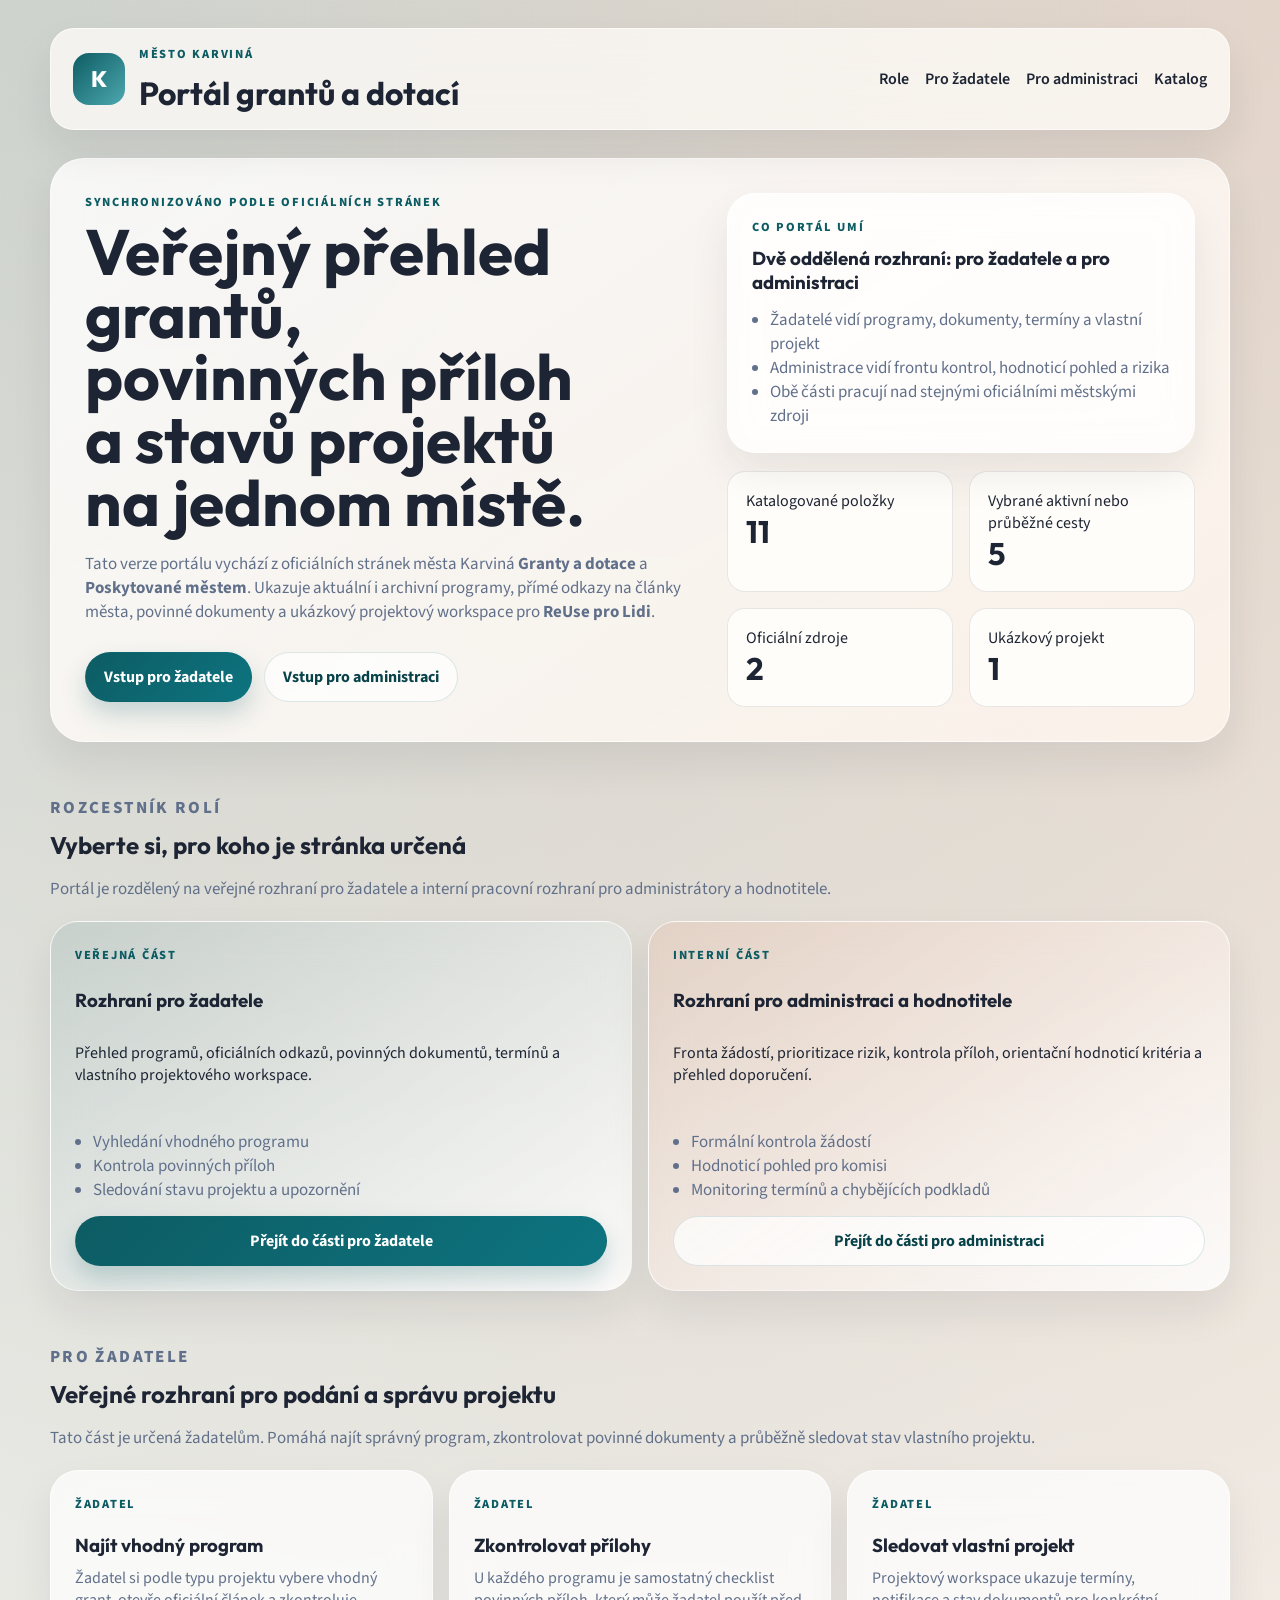
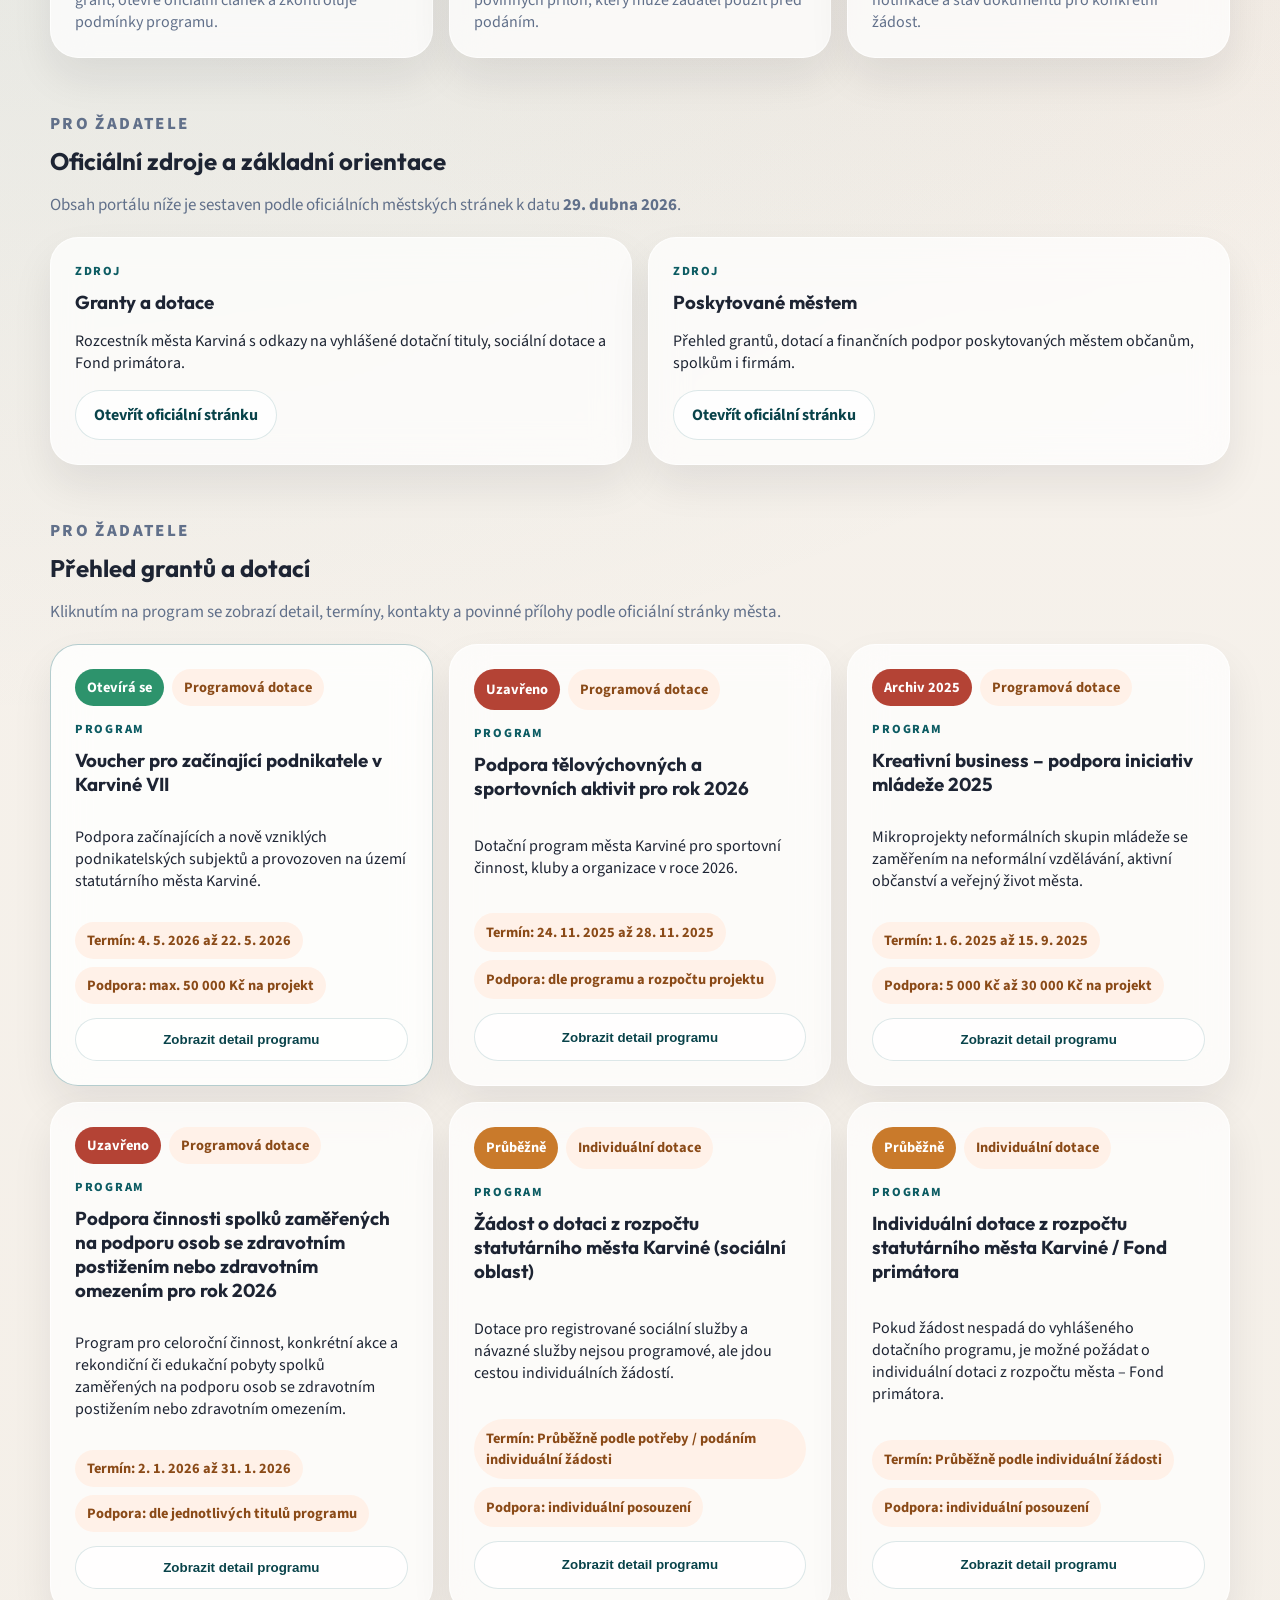
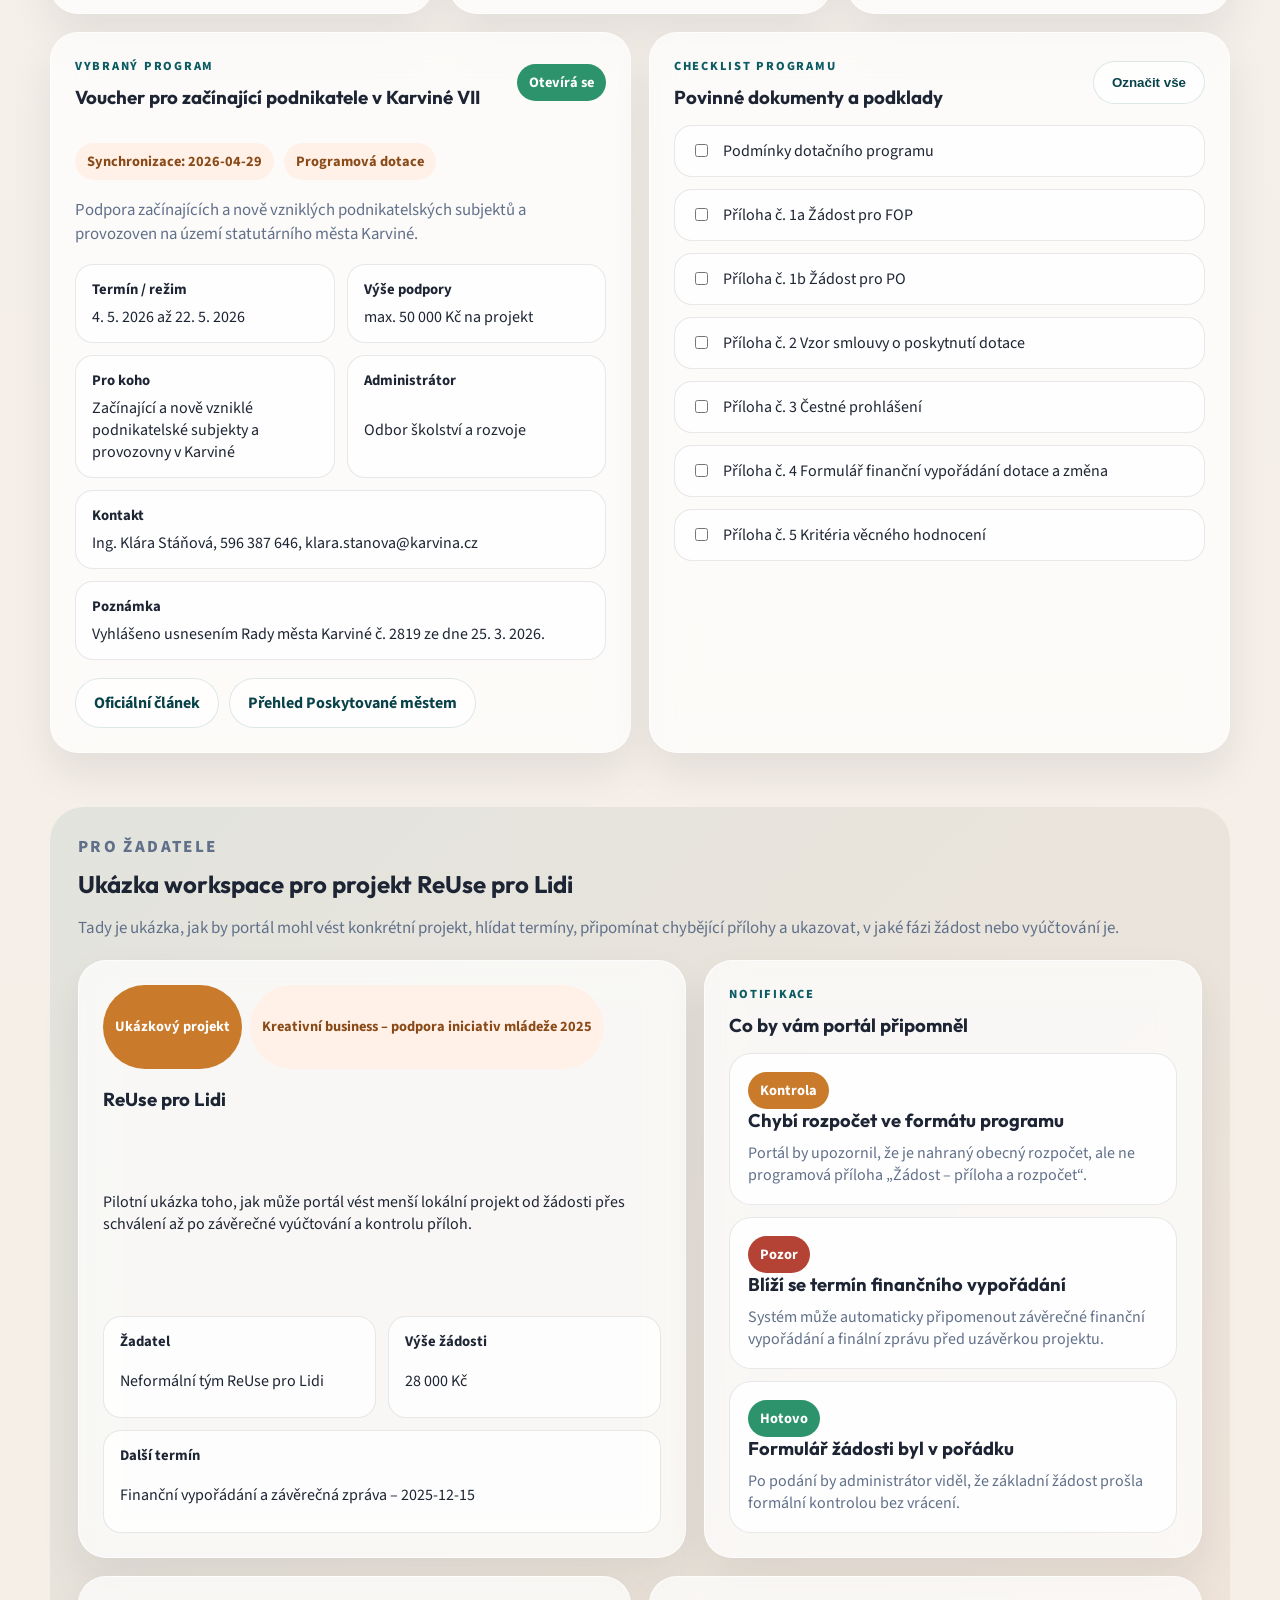
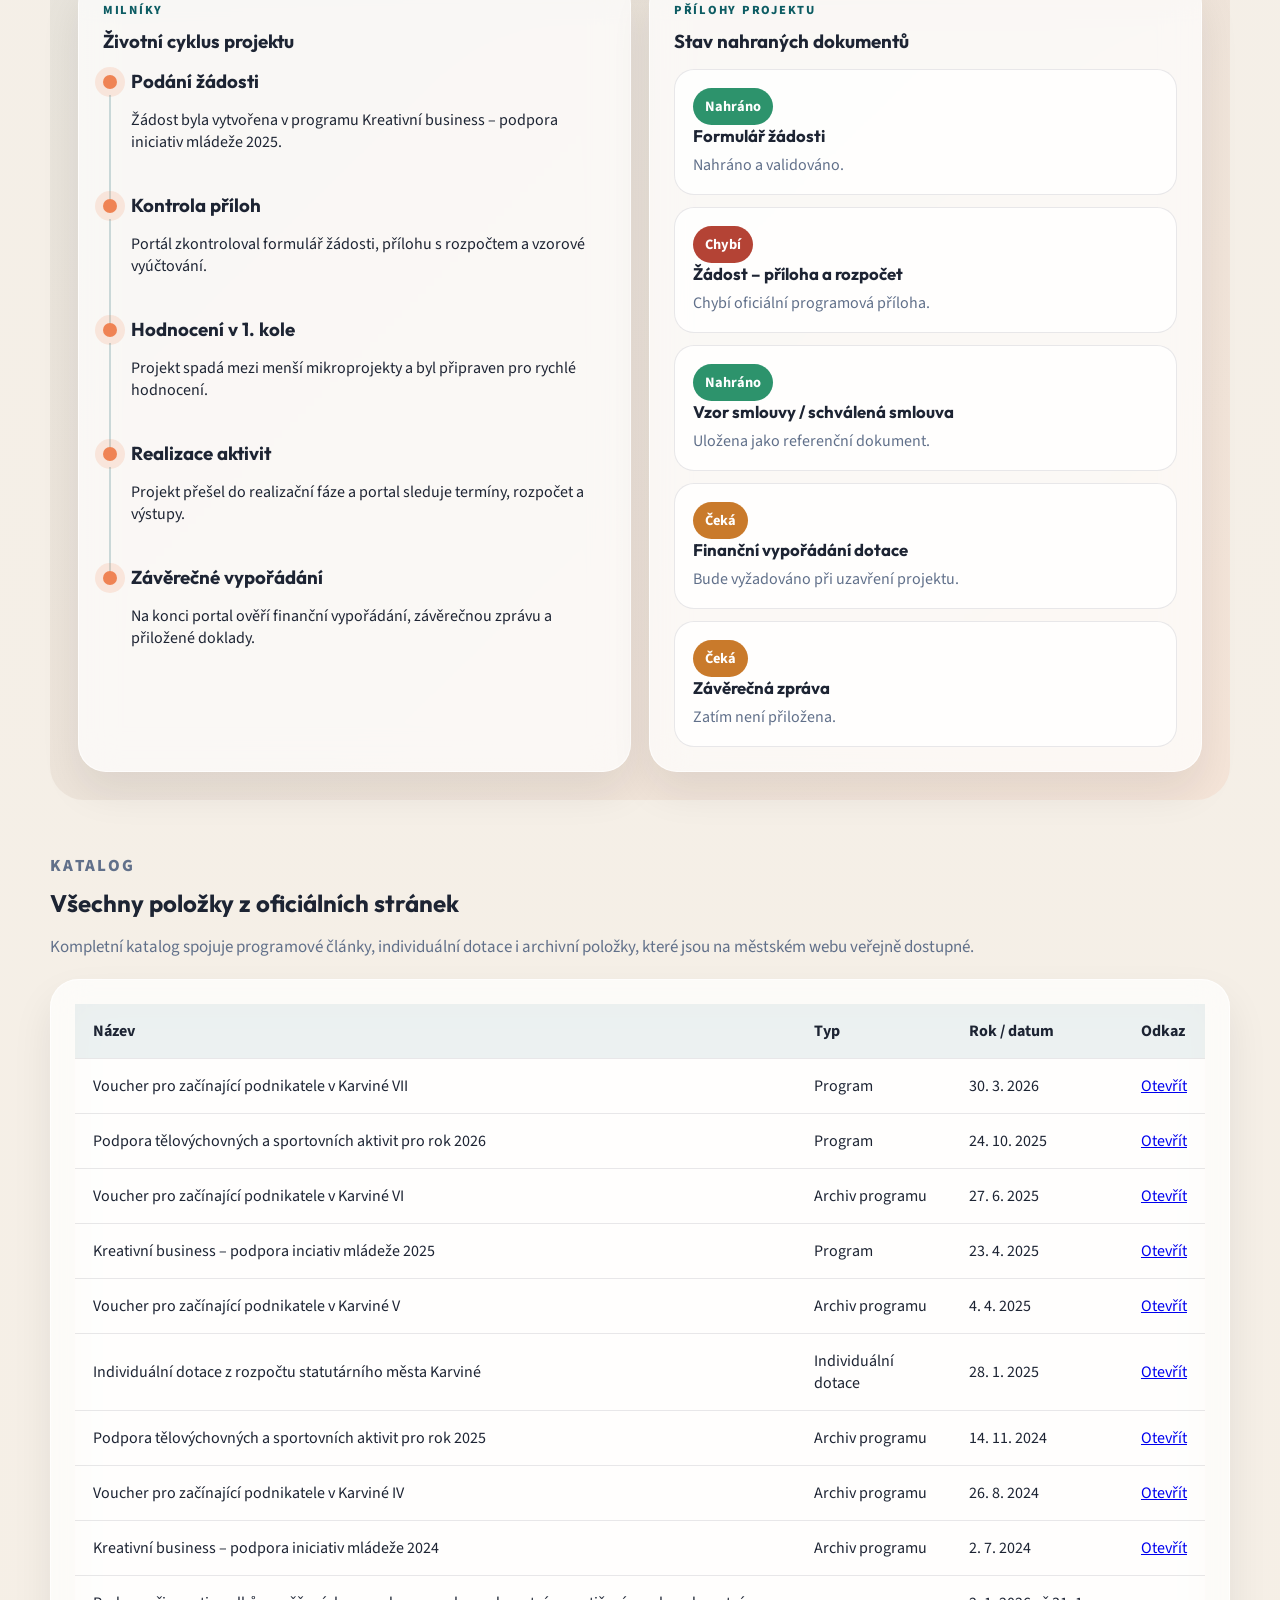
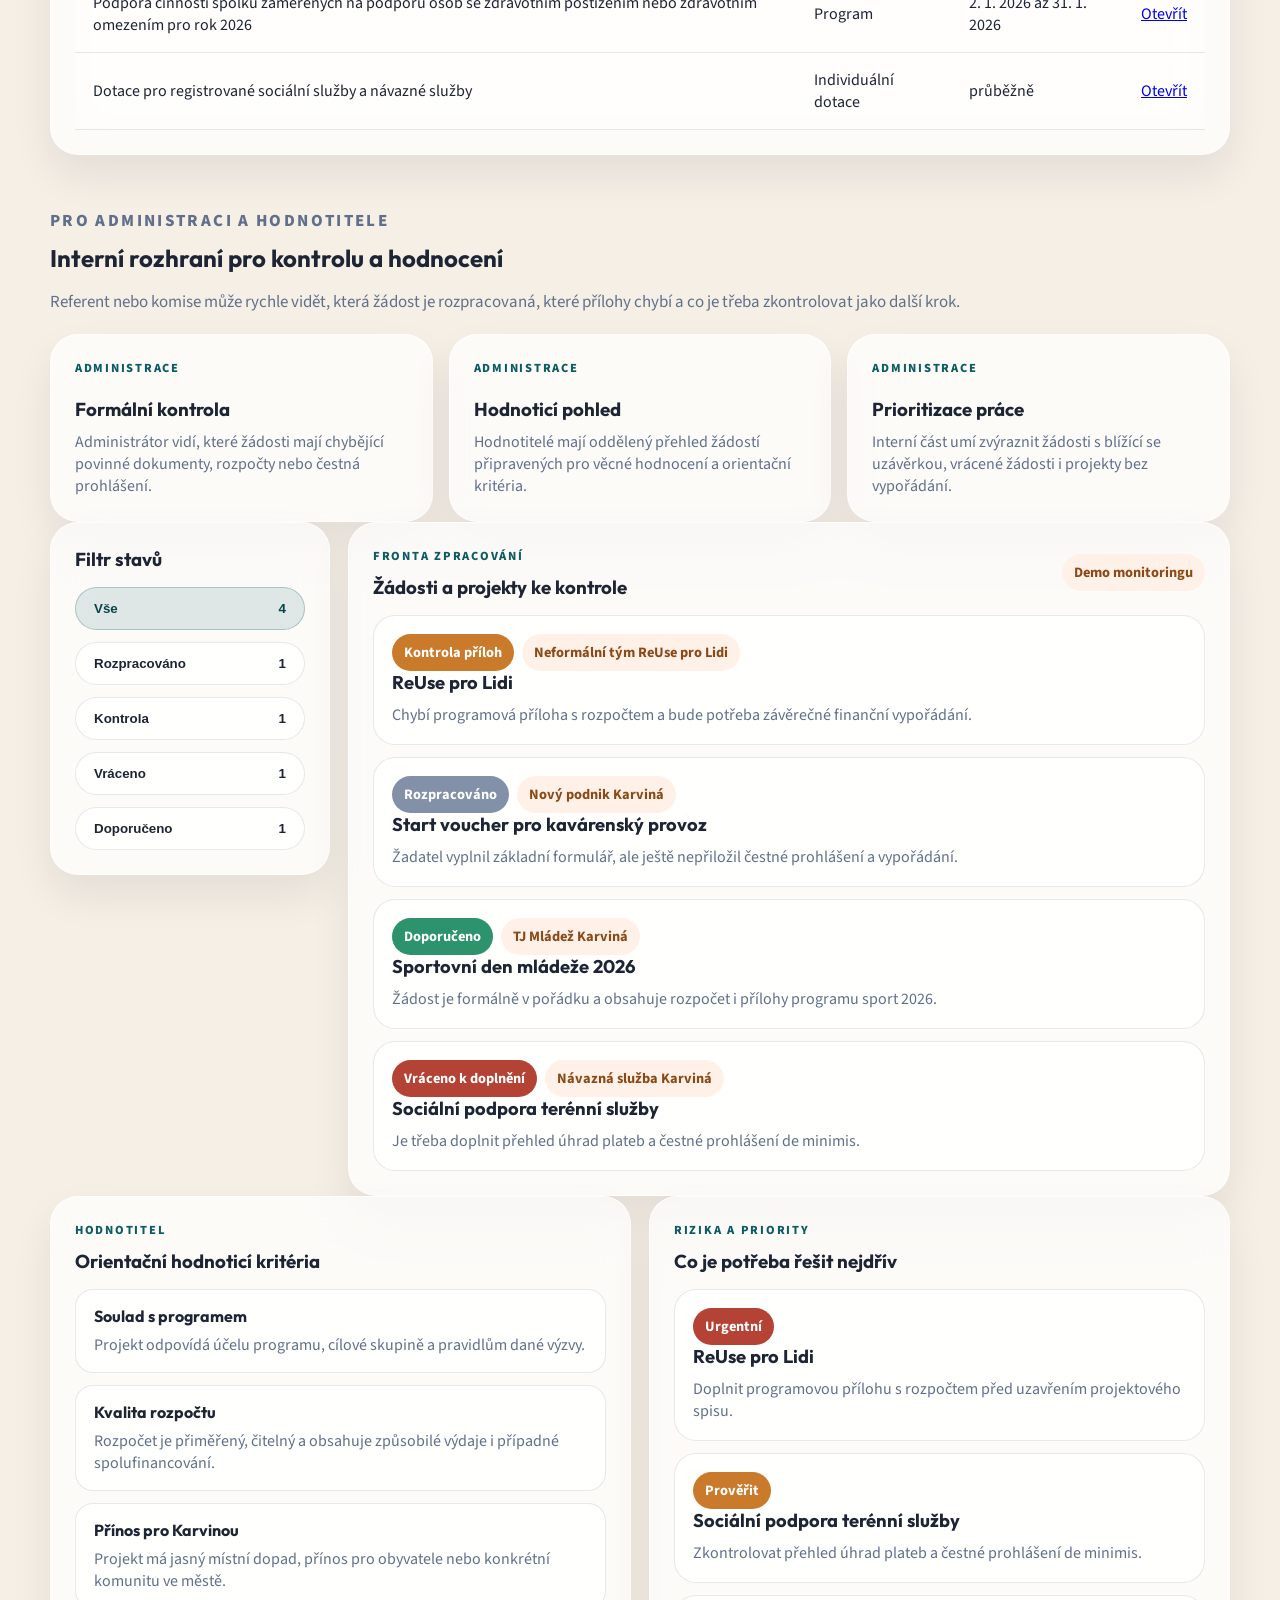
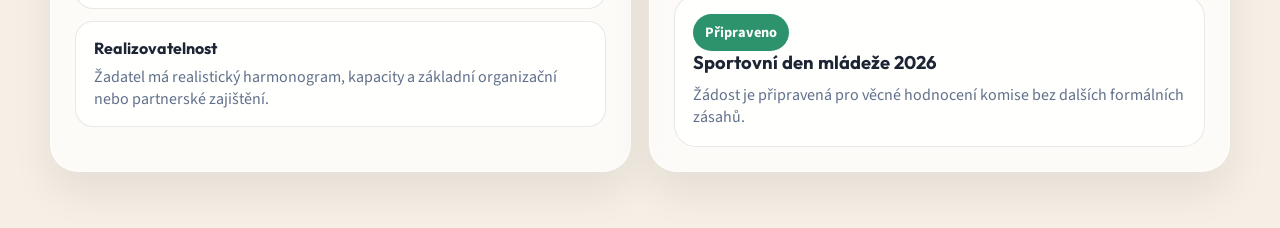
==== commit faf1cb33: "Separate applicant and administration portal views" ====
--- a/index.html
+++ b/index.html
@@ -27,11 +27,10 @@
           </div>
         </div>
         <nav class="site-nav">
-          <a href="#zdroje">Zdroje</a>
-          <a href="#programy">Programy</a>
-          <a href="#portal-projektu">ReUse portal</a>
+          <a href="#role">Role</a>
+          <a href="#applicanti">Pro žadatele</a>
+          <a href="#administrace">Pro administraci</a>
           <a href="#katalog">Katalog</a>
-          <a href="#administrace">Administrace</a>
         </nav>
       </header>
 
@@ -47,28 +46,81 @@
               dokumenty a ukázkový projektový workspace pro <strong>ReUse pro Lidi</strong>.
             </p>
             <div class="hero-actions">
-              <a class="button button-primary" href="#programy">Prohlédnout programy</a>
-              <a class="button button-secondary" href="#portal-projektu">Otevřít projektový portal</a>
+              <a class="button button-primary" href="#applicanti">Vstup pro žadatele</a>
+              <a class="button button-secondary" href="#administrace">Vstup pro administraci</a>
             </div>
           </div>
           <aside class="hero-panel">
             <div class="panel card pulse-card">
               <p class="panel-label">Co portál umí</p>
-              <h3>Programové karty, checklist příloh, termíny a notifikace</h3>
+              <h3>Dvě oddělená rozhraní: pro žadatele a pro administraci</h3>
               <ul class="panel-list">
-                <li>Oficiální odkazy na programy a individuální dotace města</li>
-                <li>Kontrola chybějících příloh pro každý program zvlášť</li>
-                <li>Ukázkový projektový dashboard s upozorněními na termíny</li>
+                <li>Žadatelé vidí programy, dokumenty, termíny a vlastní projekt</li>
+                <li>Administrace vidí frontu kontrol, hodnoticí pohled a rizika</li>
+                <li>Obě části pracují nad stejnými oficiálními městskými zdroji</li>
               </ul>
             </div>
             <div class="stats-grid" id="hero-stats"></div>
           </aside>
         </section>
 
+        <section class="section" id="role">
+          <div class="section-heading">
+            <p class="eyebrow">Rozcestník rolí</p>
+            <h2>Vyberte si, pro koho je stránka určená</h2>
+            <p>
+              Portál je rozdělený na veřejné rozhraní pro žadatele a interní pracovní
+              rozhraní pro administrátory a hodnotitele.
+            </p>
+          </div>
+          <div class="role-grid">
+            <article class="card role-card role-card-applicant">
+              <p class="eyebrow">Veřejná část</p>
+              <h3>Rozhraní pro žadatele</h3>
+              <p>
+                Přehled programů, oficiálních odkazů, povinných dokumentů, termínů a
+                vlastního projektového workspace.
+              </p>
+              <ul class="panel-list">
+                <li>Vyhledání vhodného programu</li>
+                <li>Kontrola povinných příloh</li>
+                <li>Sledování stavu projektu a upozornění</li>
+              </ul>
+              <a class="button button-primary" href="#applicanti">Přejít do části pro žadatele</a>
+            </article>
+            <article class="card role-card role-card-admin">
+              <p class="eyebrow">Interní část</p>
+              <h3>Rozhraní pro administraci a hodnotitele</h3>
+              <p>
+                Fronta žádostí, prioritizace rizik, kontrola příloh, orientační hodnoticí
+                kritéria a přehled doporučení.
+              </p>
+              <ul class="panel-list">
+                <li>Formální kontrola žádostí</li>
+                <li>Hodnoticí pohled pro komisi</li>
+                <li>Monitoring termínů a chybějících podkladů</li>
+              </ul>
+              <a class="button button-secondary" href="#administrace">Přejít do části pro administraci</a>
+            </article>
+          </div>
+        </section>
+
+        <section class="section" id="applicanti">
+          <div class="section-heading">
+            <p class="eyebrow">Pro žadatele</p>
+            <h2>Veřejné rozhraní pro podání a správu projektu</h2>
+            <p>
+              Tato část je určená žadatelům. Pomáhá najít správný program, zkontrolovat
+              povinné dokumenty a průběžně sledovat stav vlastního projektu.
+            </p>
+          </div>
+          <div class="applicant-summary-grid" id="applicant-summary-grid"></div>
+        </section>
+
         <section class="section" id="zdroje">
           <div class="section-heading">
-            <p class="eyebrow">Oficiální zdroje</p>
-            <h2>Data převzatá z webu města Karviná</h2>
+            <p class="eyebrow">Pro žadatele</p>
+            <h2>Oficiální zdroje a základní orientace</h2>
             <p>
               Obsah portálu níže je sestaven podle oficiálních městských stránek k
               datu <strong>29. dubna 2026</strong>.
@@ -79,7 +131,7 @@
 
         <section class="section" id="programy">
           <div class="section-heading">
-            <p class="eyebrow">Programy</p>
+            <p class="eyebrow">Pro žadatele</p>
             <h2>Přehled grantů a dotací</h2>
             <p>
               Kliknutím na program se zobrazí detail, termíny, kontakty a povinné
@@ -119,7 +171,7 @@
 
         <section class="section accent-section" id="portal-projektu">
           <div class="section-heading">
-            <p class="eyebrow">Projektový portál</p>
+            <p class="eyebrow">Pro žadatele</p>
             <h2>Ukázka workspace pro projekt ReUse pro Lidi</h2>
             <p>
               Tady je ukázka, jak by portál mohl vést konkrétní projekt, hlídat termíny,
@@ -186,13 +238,14 @@
 
         <section class="section" id="administrace">
           <div class="section-heading">
-            <p class="eyebrow">Administrace</p>
-            <h2>Ukázka monitoringu žádostí</h2>
+            <p class="eyebrow">Pro administraci a hodnotitele</p>
+            <h2>Interní rozhraní pro kontrolu a hodnocení</h2>
             <p>
               Referent nebo komise může rychle vidět, která žádost je rozpracovaná,
               které přílohy chybí a co je třeba zkontrolovat jako další krok.
             </p>
           </div>
+          <div class="admin-summary-grid" id="admin-summary-grid"></div>
           <div class="admin-layout">
             <div class="card admin-filters">
               <div class="card-head">
@@ -210,6 +263,26 @@
               </div>
               <div class="board-list" id="admin-board-list"></div>
             </div>
+          </div>
+          <div class="split-layout admin-detail-layout">
+            <article class="card">
+              <div class="card-head">
+                <div>
+                  <p class="eyebrow">Hodnotitel</p>
+                  <h3>Orientační hodnoticí kritéria</h3>
+                </div>
+              </div>
+              <div class="criteria-list" id="criteria-list"></div>
+            </article>
+            <article class="card">
+              <div class="card-head">
+                <div>
+                  <p class="eyebrow">Rizika a priority</p>
+                  <h3>Co je potřeba řešit nejdřív</h3>
+                </div>
+              </div>
+              <div class="board-list" id="priority-list"></div>
+            </article>
           </div>
         </section>
       </main>
--- a/styles.css
+++ b/styles.css
@@ -286,6 +286,42 @@
   gap: 16px;
 }
 
+.role-grid,
+.applicant-summary-grid,
+.admin-summary-grid {
+  display: grid;
+  grid-template-columns: repeat(2, minmax(0, 1fr));
+  gap: 16px;
+}
+
+.applicant-summary-grid,
+.admin-summary-grid {
+  grid-template-columns: repeat(3, minmax(0, 1fr));
+}
+
+.role-card {
+  display: grid;
+  gap: 14px;
+}
+
+.role-card-applicant {
+  background: linear-gradient(145deg, rgba(13, 92, 99, 0.1), rgba(255, 255, 255, 0.82));
+}
+
+.role-card-admin {
+  background: linear-gradient(145deg, rgba(239, 131, 84, 0.12), rgba(255, 255, 255, 0.82));
+}
+
+.summary-card {
+  display: grid;
+  gap: 10px;
+}
+
+.summary-card p:last-child {
+  margin: 0;
+  color: var(--muted);
+}
+
 .program-card {
   display: grid;
   gap: 14px;
@@ -597,6 +633,29 @@
   gap: 12px;
 }
 
+.criteria-list {
+  display: grid;
+  gap: 12px;
+}
+
+.criteria-card {
+  padding: 16px 18px;
+  border-radius: 18px;
+  border: 1px solid var(--line);
+  background: rgba(255, 255, 255, 0.8);
+}
+
+.criteria-card h4 {
+  margin: 0 0 8px;
+  font-family: "Outfit", sans-serif;
+  font-size: 1rem;
+}
+
+.criteria-card p {
+  margin: 0;
+  color: var(--muted);
+}
+
 .attachment-card {
   padding: 18px;
   border-radius: 20px;
@@ -630,7 +689,10 @@
   .admin-layout,
   .card-grid,
   .source-grid,
-  .detail-grid {
+  .detail-grid,
+  .role-grid,
+  .applicant-summary-grid,
+  .admin-summary-grid {
     grid-template-columns: 1fr;
   }
 
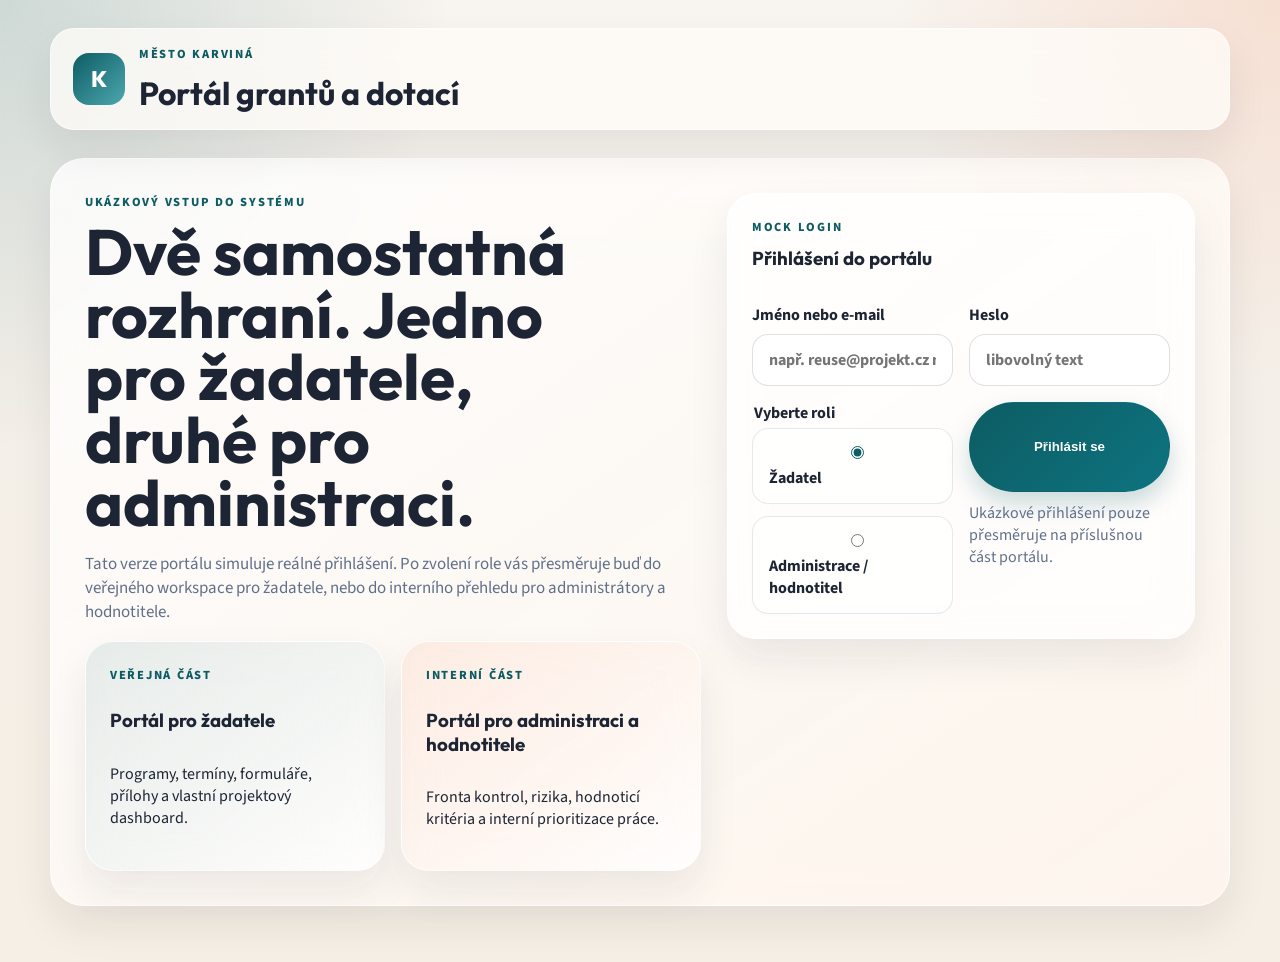
==== commit 5120cafd: "Refactor portal into applicant and admin pages" ====
--- a/index.html
+++ b/index.html
@@ -3,10 +3,10 @@
   <head>
     <meta charset="UTF-8" />
     <meta name="viewport" content="width=device-width, initial-scale=1.0" />
-    <title>Karviná granty a dotace | Portál programů a projektů</title>
+    <title>Karviná granty a dotace | Přihlášení do portálu</title>
     <meta
       name="description"
-      content="Ukázkový portál grantů a dotací města Karviná se synchronizovaným přehledem programů, dokumentů a projektovým dashboardem."
+      content="Ukázkové přihlášení do portálu grantů a dotací města Karviná pro žadatele i administraci."
     />
     <link rel="preconnect" href="https://fonts.googleapis.com" />
     <link rel="preconnect" href="https://fonts.gstatic.com" crossorigin />
@@ -26,268 +26,75 @@
             <h1>Portál grantů a dotací</h1>
           </div>
         </div>
-        <nav class="site-nav">
-          <a href="#role">Role</a>
-          <a href="#applicanti">Pro žadatele</a>
-          <a href="#administrace">Pro administraci</a>
-          <a href="#katalog">Katalog</a>
-        </nav>
       </header>
 
       <main>
-        <section class="hero">
+        <section class="hero hero-login">
           <div class="hero-copy">
-            <p class="eyebrow">Synchronizováno podle oficiálních stránek</p>
-            <h2>Veřejný přehled grantů, povinných příloh a stavů projektů na jednom místě.</h2>
+            <p class="eyebrow">Ukázkový vstup do systému</p>
+            <h2>Dvě samostatná rozhraní. Jedno pro žadatele, druhé pro administraci.</h2>
             <p class="hero-text">
-              Tato verze portálu vychází z oficiálních stránek města Karviná
-              <strong>Granty a dotace</strong> a <strong>Poskytované městem</strong>. Ukazuje
-              aktuální i archivní programy, přímé odkazy na články města, povinné
-              dokumenty a ukázkový projektový workspace pro <strong>ReUse pro Lidi</strong>.
+              Tato verze portálu simuluje reálné přihlášení. Po zvolení role vás přesměruje
+              buď do veřejného workspace pro žadatele, nebo do interního přehledu pro
+              administrátory a hodnotitele.
             </p>
-            <div class="hero-actions">
-              <a class="button button-primary" href="#applicanti">Vstup pro žadatele</a>
-              <a class="button button-secondary" href="#administrace">Vstup pro administraci</a>
+            <div class="role-grid">
+              <article class="card role-card role-card-applicant">
+                <p class="eyebrow">Veřejná část</p>
+                <h3>Portál pro žadatele</h3>
+                <p>Programy, termíny, formuláře, přílohy a vlastní projektový dashboard.</p>
+              </article>
+              <article class="card role-card role-card-admin">
+                <p class="eyebrow">Interní část</p>
+                <h3>Portál pro administraci a hodnotitele</h3>
+                <p>Fronta kontrol, rizika, hodnoticí kritéria a interní prioritizace práce.</p>
+              </article>
             </div>
           </div>
-          <aside class="hero-panel">
-            <div class="panel card pulse-card">
-              <p class="panel-label">Co portál umí</p>
-              <h3>Dvě oddělená rozhraní: pro žadatele a pro administraci</h3>
-              <ul class="panel-list">
-                <li>Žadatelé vidí programy, dokumenty, termíny a vlastní projekt</li>
-                <li>Administrace vidí frontu kontrol, hodnoticí pohled a rizika</li>
-                <li>Obě části pracují nad stejnými oficiálními městskými zdroji</li>
-              </ul>
+
+          <aside class="card login-card">
+            <div class="card-head">
+              <div>
+                <p class="eyebrow">Mock login</p>
+                <h3>Přihlášení do portálu</h3>
+              </div>
             </div>
-            <div class="stats-grid" id="hero-stats"></div>
+            <form id="login-form" class="form-grid single-column">
+              <label>
+                Jméno nebo e-mail
+                <input
+                  type="text"
+                  name="username"
+                  placeholder="např. reuse@projekt.cz nebo evaluator@karvina.cz"
+                  required
+                />
+              </label>
+              <label>
+                Heslo
+                <input type="password" name="password" placeholder="libovolný text" required />
+              </label>
+              <fieldset class="role-fieldset">
+                <legend>Vyberte roli</legend>
+                <label class="radio-card">
+                  <input type="radio" name="role" value="applicant" checked />
+                  <span>Žadatel</span>
+                </label>
+                <label class="radio-card">
+                  <input type="radio" name="role" value="admin" />
+                  <span>Administrace / hodnotitel</span>
+                </label>
+              </fieldset>
+              <div class="login-actions">
+                <button class="button button-primary" type="submit">Přihlásit se</button>
+                <p id="login-feedback">Ukázkové přihlášení pouze přesměruje na příslušnou část portálu.</p>
+              </div>
+            </form>
           </aside>
-        </section>
-
-        <section class="section" id="role">
-          <div class="section-heading">
-            <p class="eyebrow">Rozcestník rolí</p>
-            <h2>Vyberte si, pro koho je stránka určená</h2>
-            <p>
-              Portál je rozdělený na veřejné rozhraní pro žadatele a interní pracovní
-              rozhraní pro administrátory a hodnotitele.
-            </p>
-          </div>
-          <div class="role-grid">
-            <article class="card role-card role-card-applicant">
-              <p class="eyebrow">Veřejná část</p>
-              <h3>Rozhraní pro žadatele</h3>
-              <p>
-                Přehled programů, oficiálních odkazů, povinných dokumentů, termínů a
-                vlastního projektového workspace.
-              </p>
-              <ul class="panel-list">
-                <li>Vyhledání vhodného programu</li>
-                <li>Kontrola povinných příloh</li>
-                <li>Sledování stavu projektu a upozornění</li>
-              </ul>
-              <a class="button button-primary" href="#applicanti">Přejít do části pro žadatele</a>
-            </article>
-            <article class="card role-card role-card-admin">
-              <p class="eyebrow">Interní část</p>
-              <h3>Rozhraní pro administraci a hodnotitele</h3>
-              <p>
-                Fronta žádostí, prioritizace rizik, kontrola příloh, orientační hodnoticí
-                kritéria a přehled doporučení.
-              </p>
-              <ul class="panel-list">
-                <li>Formální kontrola žádostí</li>
-                <li>Hodnoticí pohled pro komisi</li>
-                <li>Monitoring termínů a chybějících podkladů</li>
-              </ul>
-              <a class="button button-secondary" href="#administrace">Přejít do části pro administraci</a>
-            </article>
-          </div>
-        </section>
-
-        <section class="section" id="applicanti">
-          <div class="section-heading">
-            <p class="eyebrow">Pro žadatele</p>
-            <h2>Veřejné rozhraní pro podání a správu projektu</h2>
-            <p>
-              Tato část je určená žadatelům. Pomáhá najít správný program, zkontrolovat
-              povinné dokumenty a průběžně sledovat stav vlastního projektu.
-            </p>
-          </div>
-          <div class="applicant-summary-grid" id="applicant-summary-grid"></div>
-        </section>
-
-        <section class="section" id="zdroje">
-          <div class="section-heading">
-            <p class="eyebrow">Pro žadatele</p>
-            <h2>Oficiální zdroje a základní orientace</h2>
-            <p>
-              Obsah portálu níže je sestaven podle oficiálních městských stránek k
-              datu <strong>29. dubna 2026</strong>.
-            </p>
-          </div>
-          <div class="source-grid" id="source-grid"></div>
-        </section>
-
-        <section class="section" id="programy">
-          <div class="section-heading">
-            <p class="eyebrow">Pro žadatele</p>
-            <h2>Přehled grantů a dotací</h2>
-            <p>
-              Kliknutím na program se zobrazí detail, termíny, kontakty a povinné
-              přílohy podle oficiální stránky města.
-            </p>
-          </div>
-          <div class="card-grid" id="program-grid"></div>
-          <div class="split-layout detail-layout">
-            <article class="card detail-card">
-              <div class="card-head">
-                <div>
-                  <p class="eyebrow">Vybraný program</p>
-                  <h3 id="detail-title">Vyberte program</h3>
-                </div>
-                <span class="status-badge" id="detail-status">-</span>
-              </div>
-              <div class="detail-meta" id="detail-meta"></div>
-              <p class="detail-summary" id="detail-summary"></p>
-              <div class="detail-grid" id="detail-grid"></div>
-              <div class="detail-links" id="detail-links"></div>
-            </article>
-
-            <article class="card">
-              <div class="card-head">
-                <div>
-                  <p class="eyebrow">Checklist programu</p>
-                  <h3>Povinné dokumenty a podklady</h3>
-                </div>
-                <button class="button button-ghost" id="docs-toggle" type="button">
-                  Označit vše
-                </button>
-              </div>
-              <div class="checklist" id="docs-checklist"></div>
-            </article>
-          </div>
-        </section>
-
-        <section class="section accent-section" id="portal-projektu">
-          <div class="section-heading">
-            <p class="eyebrow">Pro žadatele</p>
-            <h2>Ukázka workspace pro projekt ReUse pro Lidi</h2>
-            <p>
-              Tady je ukázka, jak by portál mohl vést konkrétní projekt, hlídat termíny,
-              připomínat chybějící přílohy a ukazovat, v jaké fázi žádost nebo vyúčtování je.
-            </p>
-          </div>
-          <div class="project-layout">
-            <article class="card project-summary" id="project-summary"></article>
-            <article class="card">
-              <div class="card-head">
-                <div>
-                  <p class="eyebrow">Notifikace</p>
-                  <h3>Co by vám portál připomněl</h3>
-                </div>
-              </div>
-              <div class="board-list" id="project-alerts"></div>
-            </article>
-          </div>
-          <div class="split-layout project-detail-layout">
-            <article class="card">
-              <div class="card-head">
-                <div>
-                  <p class="eyebrow">Milníky</p>
-                  <h3>Životní cyklus projektu</h3>
-                </div>
-              </div>
-              <div class="timeline" id="project-timeline"></div>
-            </article>
-            <article class="card">
-              <div class="card-head">
-                <div>
-                  <p class="eyebrow">Přílohy projektu</p>
-                  <h3>Stav nahraných dokumentů</h3>
-                </div>
-              </div>
-              <div class="attachments-list" id="project-attachments"></div>
-            </article>
-          </div>
-        </section>
-
-        <section class="section" id="katalog">
-          <div class="section-heading">
-            <p class="eyebrow">Katalog</p>
-            <h2>Všechny položky z oficiálních stránek</h2>
-            <p>
-              Kompletní katalog spojuje programové články, individuální dotace i archivní
-              položky, které jsou na městském webu veřejně dostupné.
-            </p>
-          </div>
-          <div class="table-card card">
-            <table>
-              <thead>
-                <tr>
-                  <th>Název</th>
-                  <th>Typ</th>
-                  <th>Rok / datum</th>
-                  <th>Odkaz</th>
-                </tr>
-              </thead>
-              <tbody id="catalog-table"></tbody>
-            </table>
-          </div>
-        </section>
-
-        <section class="section" id="administrace">
-          <div class="section-heading">
-            <p class="eyebrow">Pro administraci a hodnotitele</p>
-            <h2>Interní rozhraní pro kontrolu a hodnocení</h2>
-            <p>
-              Referent nebo komise může rychle vidět, která žádost je rozpracovaná,
-              které přílohy chybí a co je třeba zkontrolovat jako další krok.
-            </p>
-          </div>
-          <div class="admin-summary-grid" id="admin-summary-grid"></div>
-          <div class="admin-layout">
-            <div class="card admin-filters">
-              <div class="card-head">
-                <h3>Filtr stavů</h3>
-              </div>
-              <div class="filter-list" id="status-filters"></div>
-            </div>
-            <div class="card admin-board">
-              <div class="card-head">
-                <div>
-                  <p class="eyebrow">Fronta zpracování</p>
-                  <h3>Žádosti a projekty ke kontrole</h3>
-                </div>
-                <span class="pill">Demo monitoringu</span>
-              </div>
-              <div class="board-list" id="admin-board-list"></div>
-            </div>
-          </div>
-          <div class="split-layout admin-detail-layout">
-            <article class="card">
-              <div class="card-head">
-                <div>
-                  <p class="eyebrow">Hodnotitel</p>
-                  <h3>Orientační hodnoticí kritéria</h3>
-                </div>
-              </div>
-              <div class="criteria-list" id="criteria-list"></div>
-            </article>
-            <article class="card">
-              <div class="card-head">
-                <div>
-                  <p class="eyebrow">Rizika a priority</p>
-                  <h3>Co je potřeba řešit nejdřív</h3>
-                </div>
-              </div>
-              <div class="board-list" id="priority-list"></div>
-            </article>
-          </div>
         </section>
       </main>
     </div>
 
-    <script src="./app.js"></script>
+    <script src="./auth.js"></script>
+    <script src="./landing.js"></script>
   </body>
 </html>
--- a/styles.css
+++ b/styles.css
@@ -80,6 +80,18 @@
   box-shadow: var(--shadow);
 }
 
+.session-bar {
+  display: flex;
+  flex-wrap: wrap;
+  align-items: center;
+  gap: 10px;
+}
+
+.session-user {
+  font-weight: 700;
+  color: var(--brand-strong);
+}
+
 .brand {
   display: flex;
   align-items: center;
@@ -133,6 +145,14 @@
   border-radius: 34px;
   background: linear-gradient(145deg, rgba(255, 255, 255, 0.82), rgba(255, 246, 238, 0.8));
   box-shadow: var(--shadow);
+}
+
+.hero-login {
+  align-items: start;
+}
+
+.hero-program .hero-copy h2 {
+  max-width: 14ch;
 }
 
 .hero-copy h2 {
@@ -186,6 +206,52 @@
   border-color: rgba(13, 92, 99, 0.14);
 }
 
+.login-card {
+  display: grid;
+  gap: 18px;
+}
+
+.single-column {
+  grid-template-columns: 1fr;
+}
+
+.role-fieldset {
+  display: grid;
+  gap: 12px;
+  margin: 0;
+  padding: 0;
+  border: 0;
+}
+
+.role-fieldset legend {
+  margin-bottom: 4px;
+  font-weight: 700;
+}
+
+.radio-card {
+  display: flex;
+  align-items: center;
+  gap: 10px;
+  padding: 14px 16px;
+  border-radius: 16px;
+  border: 1px solid var(--line);
+  background: rgba(255, 255, 255, 0.8);
+}
+
+.radio-card input {
+  accent-color: var(--brand);
+}
+
+.login-actions {
+  display: grid;
+  gap: 10px;
+}
+
+.login-actions p {
+  margin: 0;
+  color: var(--muted);
+}
+
 .hero-panel {
   display: grid;
   gap: 18px;
@@ -320,6 +386,10 @@
 .summary-card p:last-child {
   margin: 0;
   color: var(--muted);
+}
+
+.summary-card-admin {
+  background: rgba(255, 250, 245, 0.88);
 }
 
 .program-card {
@@ -396,6 +466,11 @@
 .project-summary {
   display: grid;
   gap: 18px;
+}
+
+.field-list {
+  display: grid;
+  gap: 12px;
 }
 
 .detail-meta,
@@ -701,7 +776,8 @@
   }
 
   .site-header,
-  .form-footer {
+  .form-footer,
+  .session-bar {
     flex-direction: column;
     align-items: flex-start;
   }
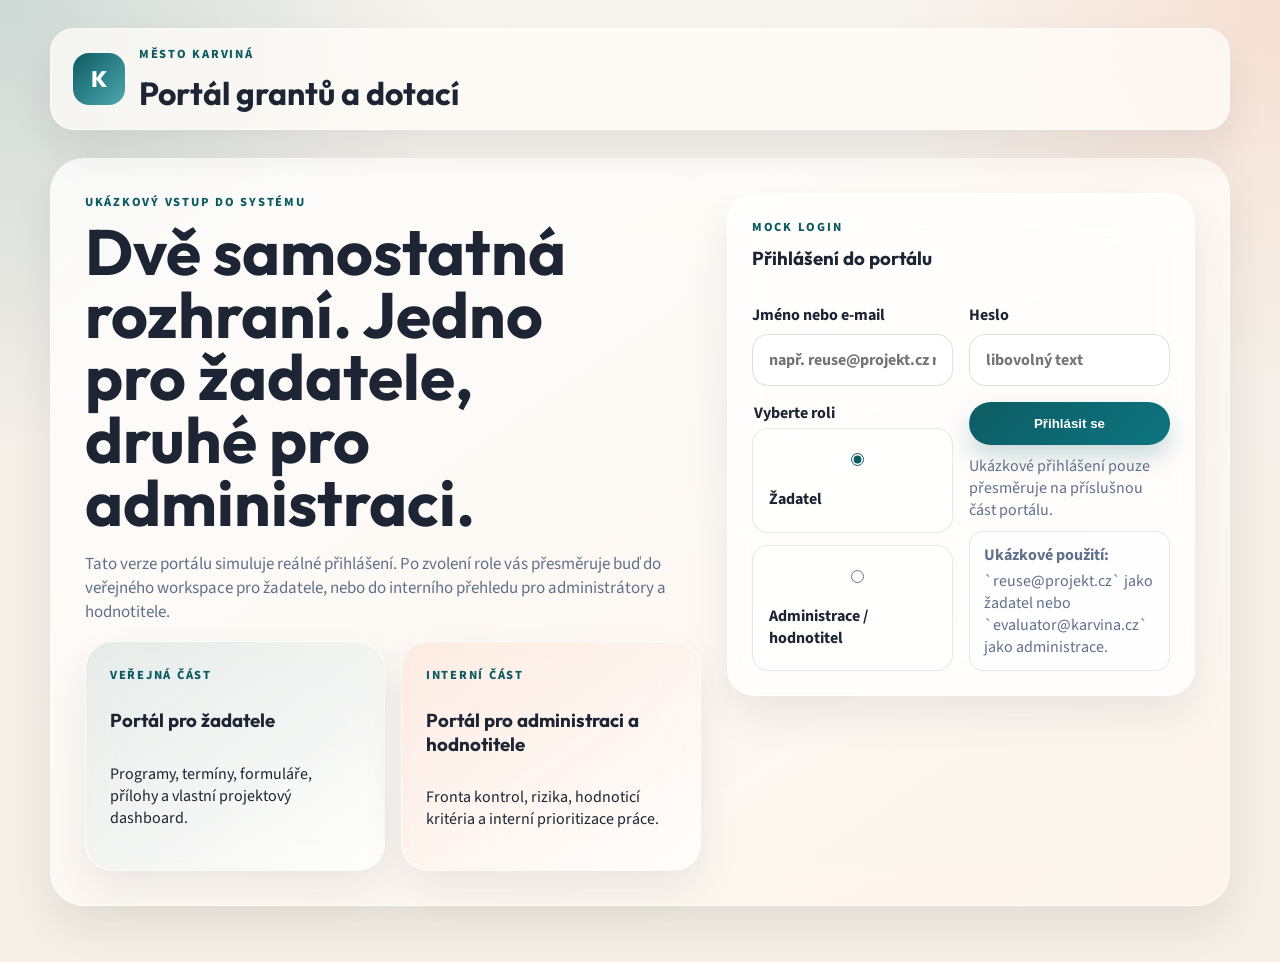
==== commit 36ccefa3: "Polish login flow and program navigation" ====
--- a/index.html
+++ b/index.html
@@ -87,6 +87,10 @@
               <div class="login-actions">
                 <button class="button button-primary" type="submit">Přihlásit se</button>
                 <p id="login-feedback">Ukázkové přihlášení pouze přesměruje na příslušnou část portálu.</p>
+                <div class="login-hint">
+                  <strong>Ukázkové použití:</strong>
+                  <span>`reuse@projekt.cz` jako žadatel nebo `evaluator@karvina.cz` jako administrace.</span>
+                </div>
               </div>
             </form>
           </aside>
--- a/styles.css
+++ b/styles.css
@@ -252,6 +252,16 @@
   color: var(--muted);
 }
 
+.login-hint {
+  display: grid;
+  gap: 4px;
+  padding: 12px 14px;
+  border-radius: 14px;
+  background: rgba(255, 255, 255, 0.76);
+  border: 1px solid var(--line);
+  color: var(--muted);
+}
+
 .hero-panel {
   display: grid;
   gap: 18px;
@@ -471,6 +481,13 @@
 .field-list {
   display: grid;
   gap: 12px;
+}
+
+.program-switcher {
+  display: flex;
+  flex-wrap: wrap;
+  gap: 10px;
+  margin-bottom: 18px;
 }
 
 .detail-meta,
